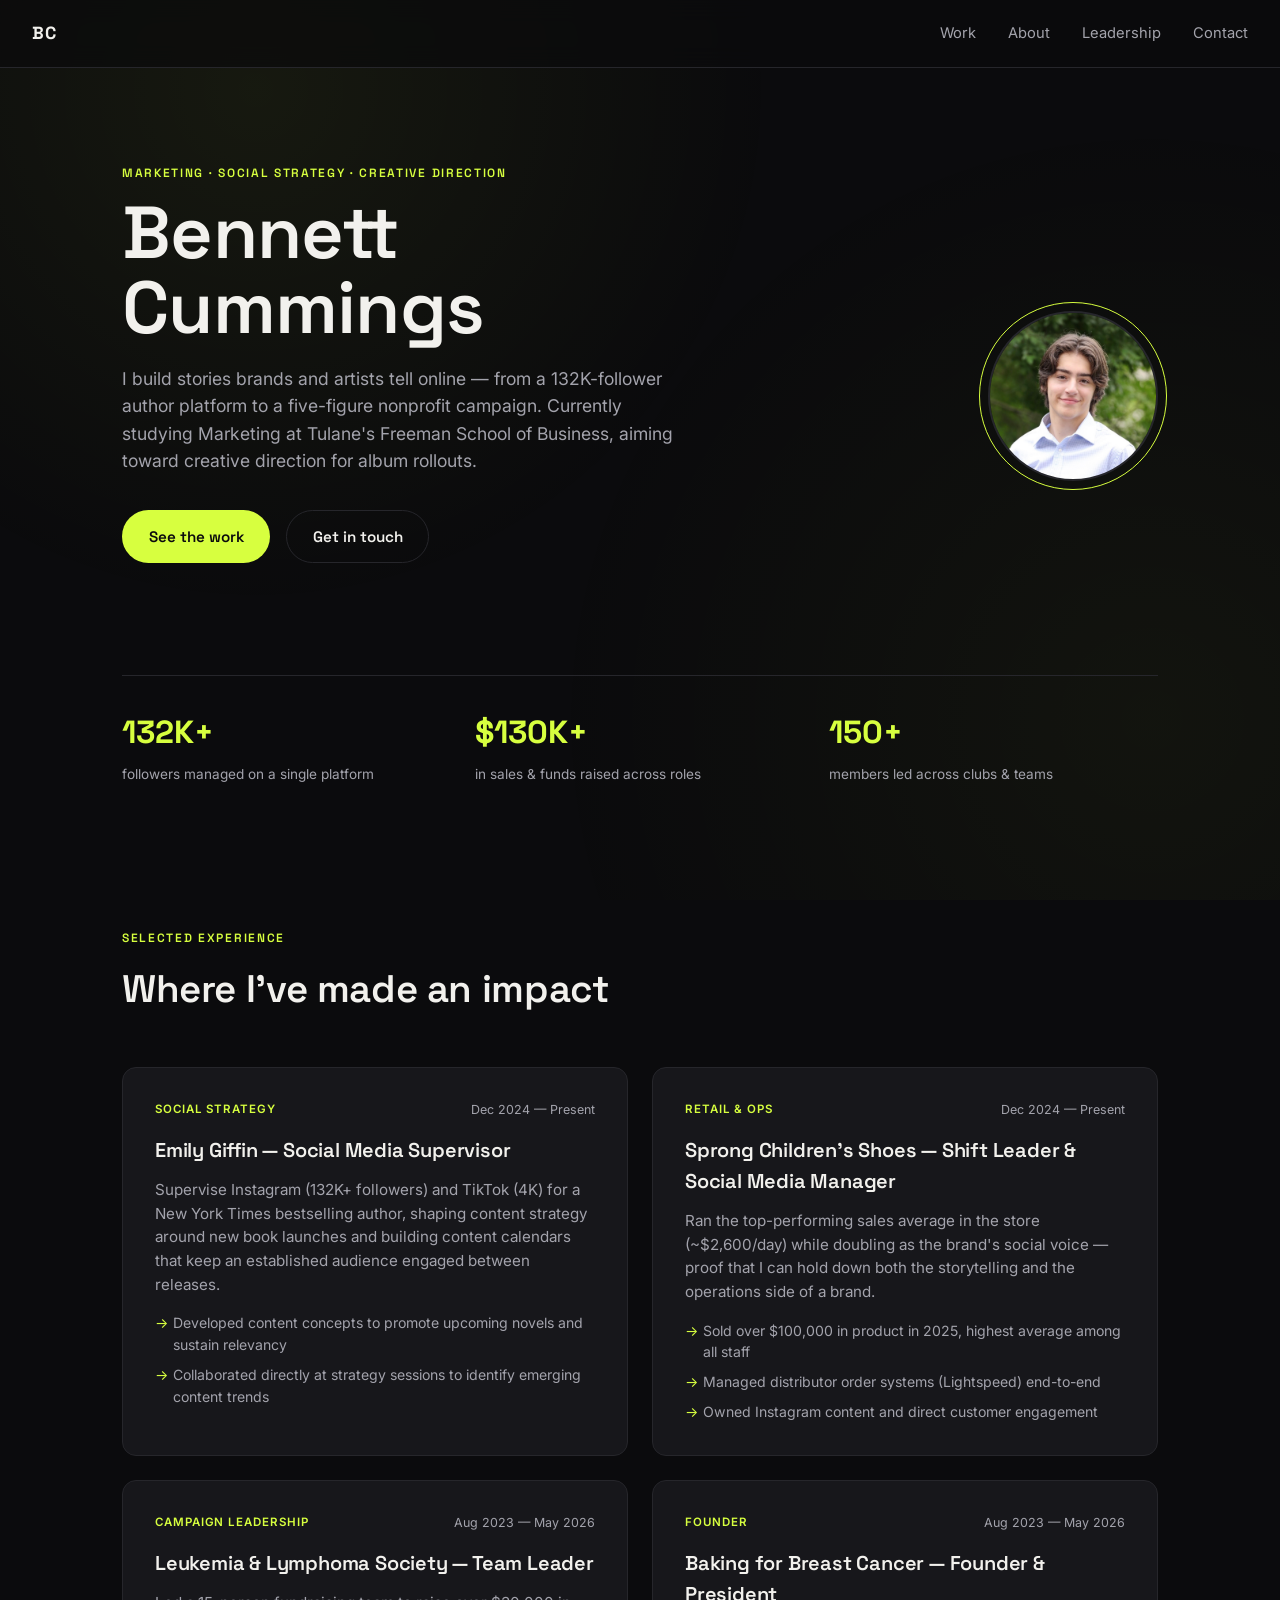
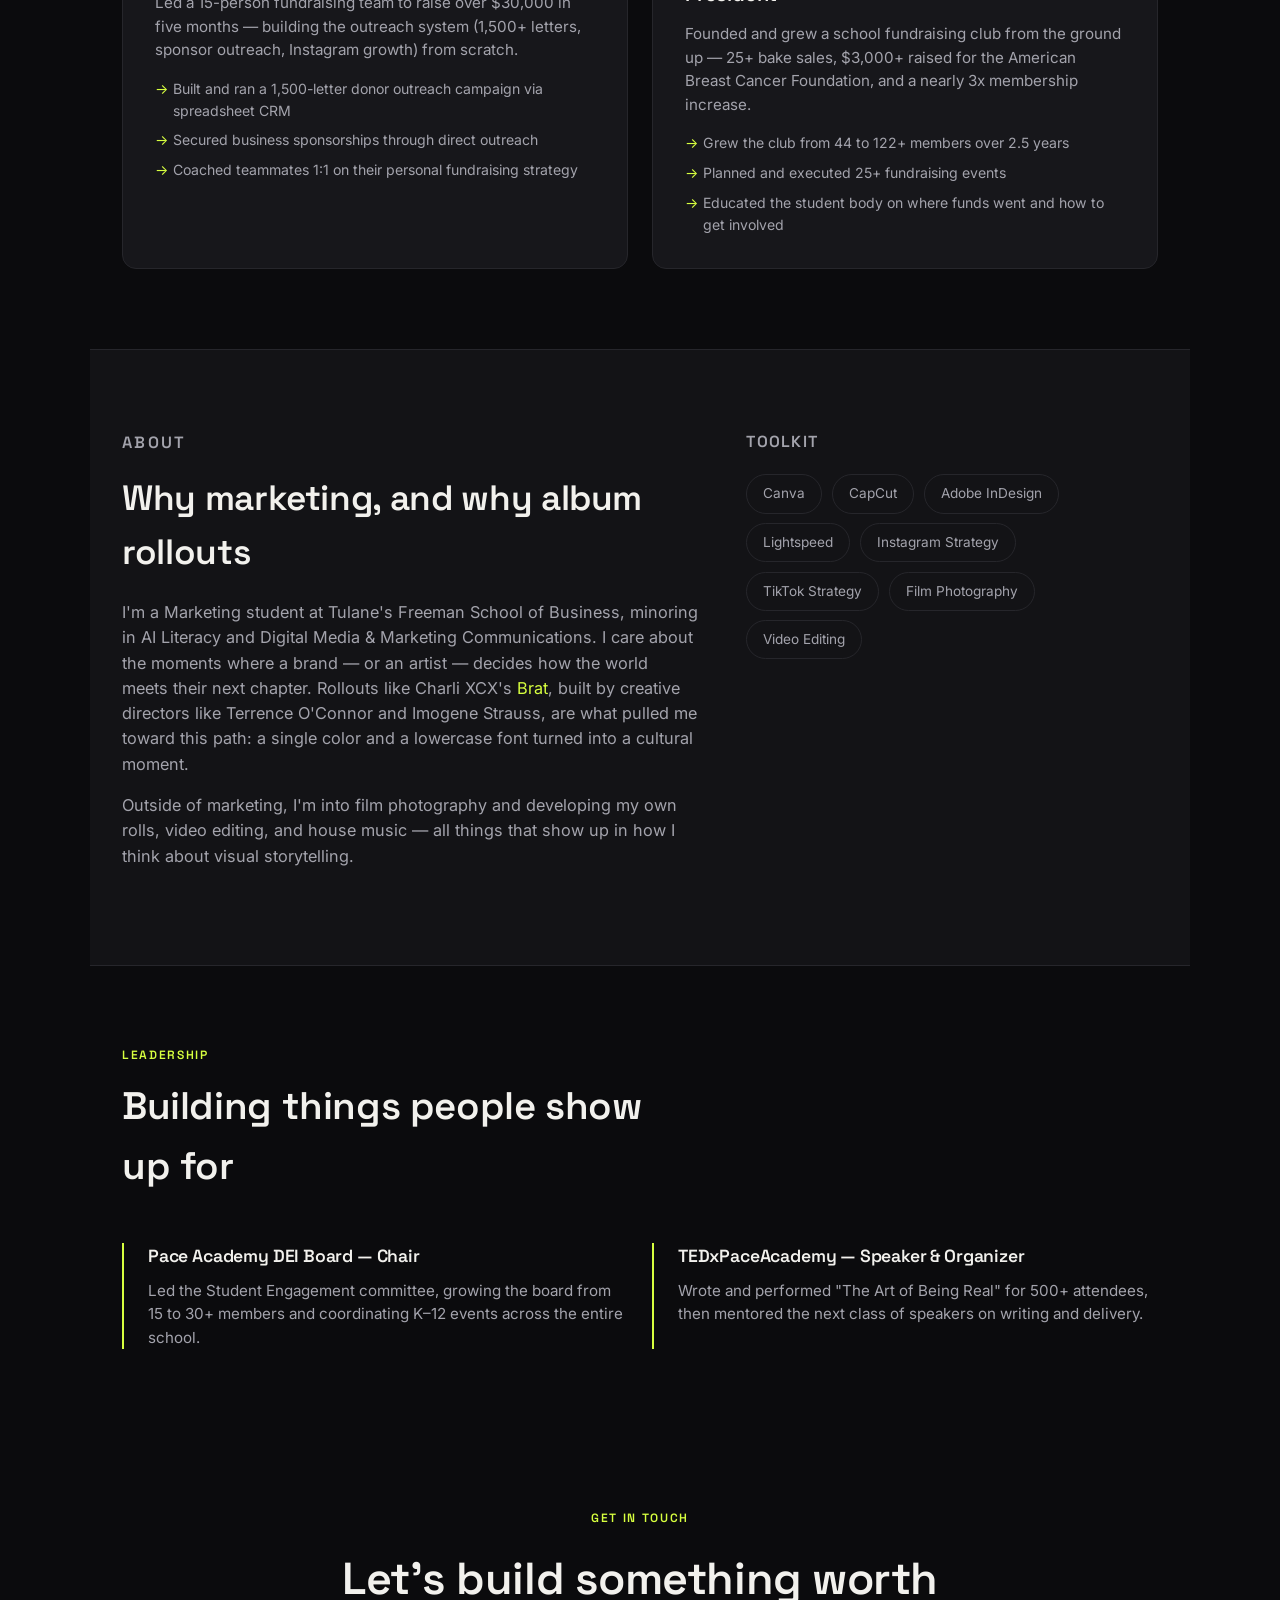
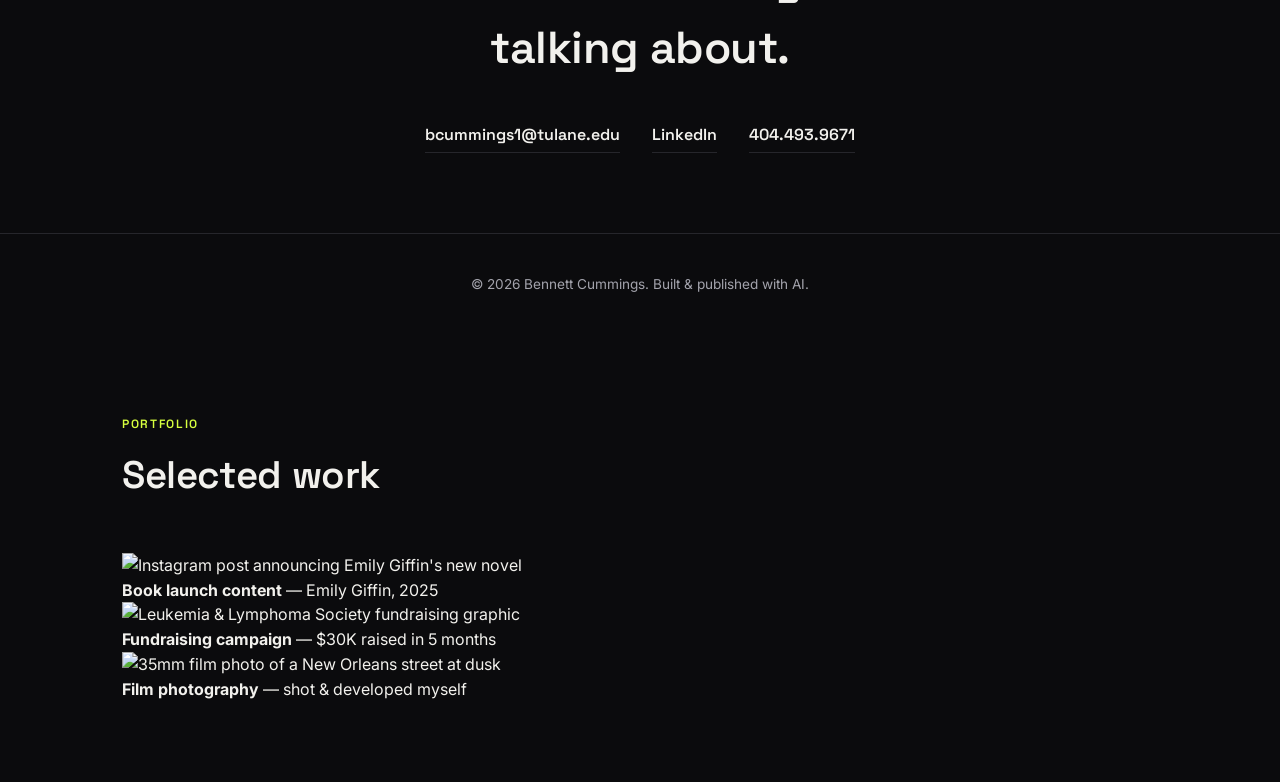
==== index.html @ d18f2315 "Add portfolio section with gallery of works Added a portfolio section with gallery items showcasing " ====
<!DOCTYPE html>
<html lang="en">
<head>
<meta charset="UTF-8">
<meta name="viewport" content="width=device-width, initial-scale=1.0">
<title>Bennett Cummings — Marketing &amp; Creative Direction</title>
<meta name="description" content="Portfolio of Bennett Cummings — Tulane Marketing student, social media strategist, and aspiring creative director for album rollouts.">
<link rel="preconnect" href="https://fonts.googleapis.com">
<link rel="preconnect" href="https://fonts.gstatic.com" crossorigin>
<link href="https://fonts.googleapis.com/css2?family=Space+Grotesk:wght@400;500;600;700&family=Inter:wght@400;500;600&display=swap" rel="stylesheet">
<link rel="stylesheet" href="style.css">
</head>
<body>

<div class="noise"></div>

<header class="nav">
  <a href="#top" class="nav-logo">BC</a>
  <nav class="nav-links">
    <a href="#work">Work</a>
    <a href="#about">About</a>
    <a href="#leadership">Leadership</a>
    <a href="#contact">Contact</a>
  </nav>
  <button class="nav-toggle" id="navToggle" aria-label="Toggle menu">
    <span></span><span></span><span></span>
  </button>
</header>

<main id="top">

  <!-- HERO -->
  <section class="hero">
    <div class="hero-top">
      <div class="hero-inner">
        <p class="eyebrow">Marketing · Social Strategy · Creative Direction</p>
        <h1>Bennett Cummings</h1>
        <p class="hero-sub">I build stories brands and artists tell online — from a 132K-follower author platform to a five-figure nonprofit campaign. Currently studying Marketing at Tulane's Freeman School of Business, aiming toward creative direction for album rollouts.</p>
        <div class="hero-cta">
          <a href="#work" class="btn btn-primary">See the work</a>
          <a href="#contact" class="btn btn-ghost">Get in touch</a>
        </div>
      </div>
      <div class="hero-photo">
        <img src="headshot.jpg" alt="Bennett Cummings">
      </div>
    </div>
    <div class="hero-stats">
      <div class="stat"><span class="stat-num">132K+</span><span class="stat-label">followers managed on a single platform</span></div>
      <div class="stat"><span class="stat-num">$130K+</span><span class="stat-label">in sales &amp; funds raised across roles</span></div>
      <div class="stat"><span class="stat-num">150+</span><span class="stat-label">members led across clubs &amp; teams</span></div>
    </div>
  </section>

  <!-- WORK -->
  <section id="work" class="section">
    <div class="section-head">
      <p class="eyebrow">Selected Experience</p>
      <h2>Where I've made an impact</h2>
    </div>

    <div class="work-grid">

      <article class="work-card">
        <div class="work-card-top">
          <span class="work-tag">Social Strategy</span>
          <span class="work-date">Dec 2024 — Present</span>
        </div>
        <h3>Emily Giffin — Social Media Supervisor</h3>
        <p>Supervise Instagram (132K+ followers) and TikTok (4K) for a New York Times bestselling author, shaping content strategy around new book launches and building content calendars that keep an established audience engaged between releases.</p>
        <ul class="work-list">
          <li>Developed content concepts to promote upcoming novels and sustain relevancy</li>
          <li>Collaborated directly at strategy sessions to identify emerging content trends</li>
        </ul>
      </article>

      <article class="work-card">
        <div class="work-card-top">
          <span class="work-tag">Retail &amp; Ops</span>
          <span class="work-date">Dec 2024 — Present</span>
        </div>
        <h3>Sprong Children's Shoes — Shift Leader &amp; Social Media Manager</h3>
        <p>Ran the top-performing sales average in the store (~$2,600/day) while doubling as the brand's social voice — proof that I can hold down both the storytelling and the operations side of a brand.</p>
        <ul class="work-list">
          <li>Sold over $100,000 in product in 2025, highest average among all staff</li>
          <li>Managed distributor order systems (Lightspeed) end-to-end</li>
          <li>Owned Instagram content and direct customer engagement</li>
        </ul>
      </article>

      <article class="work-card">
        <div class="work-card-top">
          <span class="work-tag">Campaign Leadership</span>
          <span class="work-date">Aug 2023 — May 2026</span>
        </div>
        <h3>Leukemia &amp; Lymphoma Society — Team Leader</h3>
        <p>Led a 15-person fundraising team to raise over $30,000 in five months — building the outreach system (1,500+ letters, sponsor outreach, Instagram growth) from scratch.</p>
        <ul class="work-list">
          <li>Built and ran a 1,500-letter donor outreach campaign via spreadsheet CRM</li>
          <li>Secured business sponsorships through direct outreach</li>
          <li>Coached teammates 1:1 on their personal fundraising strategy</li>
        </ul>
      </article>

      <article class="work-card">
        <div class="work-card-top">
          <span class="work-tag">Founder</span>
          <span class="work-date">Aug 2023 — May 2026</span>
        </div>
        <h3>Baking for Breast Cancer — Founder &amp; President</h3>
        <p>Founded and grew a school fundraising club from the ground up — 25+ bake sales, $3,000+ raised for the American Breast Cancer Foundation, and a nearly 3x membership increase.</p>
        <ul class="work-list">
          <li>Grew the club from 44 to 122+ members over 2.5 years</li>
          <li>Planned and executed 25+ fundraising events</li>
          <li>Educated the student body on where funds went and how to get involved</li>
        </ul>
      </article>

    </div>
  </section>

  <!-- ABOUT -->
  <section id="about" class="section section-about">
    <div class="about-grid">
      <div class="about-text">
        <p class="eyebrow">About</p>
        <h2>Why marketing, and why album rollouts</h2>
        <p>I'm a Marketing student at Tulane's Freeman School of Business, minoring in AI Literacy and Digital Media &amp; Marketing Communications. I care about the moments where a brand — or an artist — decides how the world meets their next chapter. Rollouts like Charli XCX's <em>Brat</em>, built by creative directors like Terrence O'Connor and Imogene Strauss, are what pulled me toward this path: a single color and a lowercase font turned into a cultural moment.</p>
        <p>Outside of marketing, I'm into film photography and developing my own rolls, video editing, and house music — all things that show up in how I think about visual storytelling.</p>
      </div>
      <div class="about-skills">
        <h3>Toolkit</h3>
        <div class="chip-row">
          <span class="chip">Canva</span>
          <span class="chip">CapCut</span>
          <span class="chip">Adobe InDesign</span>
          <span class="chip">Lightspeed</span>
          <span class="chip">Instagram Strategy</span>
          <span class="chip">TikTok Strategy</span>
          <span class="chip">Film Photography</span>
          <span class="chip">Video Editing</span>
        </div>
      </div>
    </div>
  </section>

  <!-- LEADERSHIP -->
  <section id="leadership" class="section">
    <div class="section-head">
      <p class="eyebrow">Leadership</p>
      <h2>Building things people show up for</h2>
    </div>
    <div class="leadership-grid">
      <div class="leadership-card">
        <h3>Pace Academy DEI Board — Chair</h3>
        <p>Led the Student Engagement committee, growing the board from 15 to 30+ members and coordinating K–12 events across the entire school.</p>
      </div>
      <div class="leadership-card">
        <h3>TEDxPaceAcademy — Speaker &amp; Organizer</h3>
        <p>Wrote and performed "The Art of Being Real" for 500+ attendees, then mentored the next class of speakers on writing and delivery.</p>
      </div>
    </div>
  </section>

  <!-- CONTACT -->
  <section id="contact" class="section contact">
    <p class="eyebrow">Get in touch</p>
    <h2>Let's build something worth talking about.</h2>
    <div class="contact-links">
      <a href="mailto:bcummings1@tulane.edu" class="contact-link">bcummings1@tulane.edu</a>
      <a href="https://www.linkedin.com/in/bennett-cummings-fortner" target="_blank" rel="noopener" class="contact-link">LinkedIn</a>
      <a href="tel:4044939671" class="contact-link">404.493.9671</a>
    </div>
  </section>

</main>

<footer class="footer">
  <p>© <span id="year"></span> Bennett Cummings. Built &amp; published with AI.</p>
</footer>

<script src="script.js"></script>
</body>
</html>
<section id="portfolio" class="section">
  <div class="section-head">
    <p class="eyebrow">Portfolio</p>
    <h2>Selected work</h2>
  </div>
  <div class="gallery">
    <figure class="gallery-item">
      <img src="images/giffin-launch.jpg" alt="Instagram post announcing Emily Giffin's new novel" loading="lazy">
      <figcaption><strong>Book launch content</strong> — Emily Giffin, 2025</figcaption>
    </figure>
    <figure class="gallery-item">
      <img src="images/lls-graphic.jpg" alt="Leukemia & Lymphoma Society fundraising graphic" loading="lazy">
      <figcaption><strong>Fundraising campaign</strong> — $30K raised in 5 months</figcaption>
    </figure>
    <figure class="gallery-item">
      <img src="images/film-01.jpg" alt="35mm film photo of a New Orleans street at dusk" loading="lazy">
      <figcaption><strong>Film photography</strong> — shot & developed myself</figcaption>
    </figure>
  </div>
</section>
---- style.css ----
:root {
  --bg: #0b0b0d;
  --bg-alt: #131316;
  --card: #17171b;
  --border: #26262b;
  --text: #f2f1ed;
  --text-dim: #a3a3ac;
  --accent: #d7ff3f;
  --accent-dim: #9fb832;
  --radius: 14px;
  --max: 1100px;
  --font-display: 'Space Grotesk', sans-serif;
  --font-body: 'Inter', sans-serif;
}

* { box-sizing: border-box; margin: 0; padding: 0; }

html { scroll-behavior: smooth; }

body {
  background: var(--bg);
  color: var(--text);
  font-family: var(--font-body);
  line-height: 1.55;
  -webkit-font-smoothing: antialiased;
  overflow-x: hidden;
}

.noise {
  position: fixed;
  inset: 0;
  pointer-events: none;
  z-index: 0;
  background: radial-gradient(circle at 20% 10%, rgba(215,255,63,0.06), transparent 40%),
              radial-gradient(circle at 90% 80%, rgba(215,255,63,0.04), transparent 45%);
}

a { color: inherit; text-decoration: none; }

.eyebrow {
  font-family: var(--font-display);
  text-transform: uppercase;
  letter-spacing: 0.14em;
  font-size: 0.75rem;
  color: var(--accent);
  font-weight: 600;
  margin-bottom: 0.75rem;
}

h1, h2, h3 { font-family: var(--font-display); font-weight: 600; letter-spacing: -0.01em; }

/* NAV */
.nav {
  position: sticky;
  top: 0;
  z-index: 50;
  display: flex;
  align-items: center;
  justify-content: space-between;
  padding: 1.25rem 2rem;
  backdrop-filter: blur(12px);
  background: rgba(11,11,13,0.75);
  border-bottom: 1px solid var(--border);
}

.nav-logo {
  font-family: var(--font-display);
  font-weight: 700;
  font-size: 1.1rem;
  letter-spacing: 0.05em;
}

.nav-links {
  display: flex;
  gap: 2rem;
  font-size: 0.92rem;
  color: var(--text-dim);
}

.nav-links a { transition: color .2s ease; }
.nav-links a:hover { color: var(--accent); }

.nav-toggle {
  display: none;
  flex-direction: column;
  gap: 5px;
  background: none;
  border: none;
  cursor: pointer;
  padding: 4px;
}
.nav-toggle span {
  width: 22px;
  height: 2px;
  background: var(--text);
  display: block;
}

/* HERO */
.hero {
  position: relative;
  z-index: 1;
  max-width: var(--max);
  margin: 0 auto;
  padding: 6rem 2rem 4rem;
}

.hero-top {
  display: flex;
  align-items: center;
  justify-content: space-between;
  gap: 3rem;
  margin-bottom: 3rem;
}

.hero-inner { max-width: 620px; }

.hero-photo {
  flex-shrink: 0;
  width: 170px;
  height: 170px;
  border-radius: 50%;
  overflow: hidden;
  border: 2px solid var(--border);
  outline: 1px solid var(--accent);
  outline-offset: 8px;
}

.hero-photo img {
  width: 100%;
  height: 100%;
  object-fit: cover;
  display: block;
}

.hero h1 {
  font-size: clamp(2.6rem, 7vw, 4.6rem);
  line-height: 1.02;
  margin-bottom: 1.25rem;
}

.hero-sub {
  font-size: 1.1rem;
  color: var(--text-dim);
  max-width: 560px;
  margin-bottom: 2.25rem;
}

.hero-cta { display: flex; gap: 1rem; flex-wrap: wrap; margin-bottom: 4rem; }

.btn {
  font-family: var(--font-display);
  font-weight: 600;
  font-size: 0.95rem;
  padding: 0.85rem 1.6rem;
  border-radius: 999px;
  border: 1px solid transparent;
  transition: transform .15s ease, background .2s ease, border-color .2s ease;
  display: inline-block;
}
.btn:hover { transform: translateY(-2px); }

.btn-primary {
  background: var(--accent);
  color: #0b0b0d;
}
.btn-primary:hover { background: #e4ff70; }

.btn-ghost {
  border-color: var(--border);
  color: var(--text);
}
.btn-ghost:hover { border-color: var(--accent); color: var(--accent); }

.hero-stats {
  display: grid;
  grid-template-columns: repeat(3, 1fr);
  gap: 1.5rem;
  border-top: 1px solid var(--border);
  padding-top: 2rem;
}

.stat { display: flex; flex-direction: column; gap: 0.4rem; }

.stat-num {
  font-family: var(--font-display);
  font-size: 2rem;
  font-weight: 700;
  color: var(--accent);
}

.stat-label {
  font-size: 0.85rem;
  color: var(--text-dim);
}

/* SECTIONS */
.section {
  position: relative;
  z-index: 1;
  max-width: var(--max);
  margin: 0 auto;
  padding: 5rem 2rem;
}

.section-head { max-width: 560px; margin-bottom: 3rem; }
.section-head h2 { font-size: clamp(1.7rem, 4vw, 2.4rem); }

/* WORK */
.work-grid {
  display: grid;
  grid-template-columns: repeat(2, 1fr);
  gap: 1.5rem;
}

.work-card {
  background: var(--card);
  border: 1px solid var(--border);
  border-radius: var(--radius);
  padding: 2rem;
  transition: border-color .2s ease, transform .2s ease;
}
.work-card:hover { border-color: var(--accent-dim); transform: translateY(-3px); }

.work-card-top {
  display: flex;
  justify-content: space-between;
  align-items: center;
  margin-bottom: 1rem;
}

.work-tag {
  font-size: 0.72rem;
  text-transform: uppercase;
  letter-spacing: 0.08em;
  color: var(--accent);
  font-weight: 600;
}

.work-date {
  font-size: 0.78rem;
  color: var(--text-dim);
}

.work-card h3 {
  font-size: 1.25rem;
  margin-bottom: 0.75rem;
}

.work-card p {
  color: var(--text-dim);
  font-size: 0.95rem;
  margin-bottom: 1rem;
}

.work-list {
  list-style: none;
  display: flex;
  flex-direction: column;
  gap: 0.5rem;
}

.work-list li {
  font-size: 0.88rem;
  color: var(--text-dim);
  padding-left: 1.1rem;
  position: relative;
}
.work-list li::before {
  content: '→';
  position: absolute;
  left: 0;
  color: var(--accent);
}

/* ABOUT */
.section-about { background: var(--bg-alt); border-top: 1px solid var(--border); border-bottom: 1px solid var(--border); }

.about-grid {
  display: grid;
  grid-template-columns: 1.4fr 1fr;
  gap: 3rem;
  align-items: start;
}

.about-text h2 { font-size: clamp(1.7rem, 4vw, 2.2rem); margin-bottom: 1.25rem; }
.about-text p { color: var(--text-dim); margin-bottom: 1rem; font-size: 1.02rem; }
.about-text em { color: var(--accent); font-style: normal; }

.about-skills h3 {
  font-size: 1rem;
  text-transform: uppercase;
  letter-spacing: 0.08em;
  margin-bottom: 1.25rem;
  color: var(--text-dim);
}

.chip-row { display: flex; flex-wrap: wrap; gap: 0.6rem; }

.chip {
  border: 1px solid var(--border);
  border-radius: 999px;
  padding: 0.5rem 1rem;
  font-size: 0.85rem;
  color: var(--text-dim);
}

/* LEADERSHIP */
.leadership-grid {
  display: grid;
  grid-template-columns: repeat(2, 1fr);
  gap: 1.5rem;
}

.leadership-card {
  border-left: 2px solid var(--accent);
  padding-left: 1.5rem;
}

.leadership-card h3 { font-size: 1.1rem; margin-bottom: 0.5rem; }
.leadership-card p { color: var(--text-dim); font-size: 0.95rem; }

/* CONTACT */
.contact { text-align: center; }
.contact h2 { font-size: clamp(1.9rem, 5vw, 2.8rem); margin: 1rem 0 2.5rem; max-width: 640px; margin-left: auto; margin-right: auto; }

.contact-links {
  display: flex;
  justify-content: center;
  gap: 2rem;
  flex-wrap: wrap;
}

.contact-link {
  font-family: var(--font-display);
  font-weight: 600;
  font-size: 1rem;
  padding-bottom: 4px;
  border-bottom: 1px solid var(--border);
  transition: border-color .2s ease, color .2s ease;
}
.contact-link:hover { color: var(--accent); border-color: var(--accent); }

.footer {
  position: relative;
  z-index: 1;
  text-align: center;
  padding: 2.5rem 2rem;
  color: var(--text-dim);
  font-size: 0.85rem;
  border-top: 1px solid var(--border);
}

/* RESPONSIVE */
@media (max-width: 780px) {
  .nav-links { display: none; }
  .nav-toggle { display: flex; }
  .hero { padding: 4rem 1.25rem 3rem; }
  .hero-top { flex-direction: column-reverse; align-items: center; text-align: center; gap: 1.25rem; }
  .hero-inner { max-width: 100%; }
  .hero-photo { width: 96px; height: 96px; outline-offset: 4px; }
  .hero-cta { justify-content: center; }
  .hero-stats { grid-template-columns: 1fr; gap: 1.5rem; }
  .section { padding: 3.5rem 1.25rem; }
  .work-grid { grid-template-columns: 1fr; }
  .about-grid { grid-template-columns: 1fr; }
  .leadership-grid { grid-template-columns: 1fr; }
  .contact-links { flex-direction: column; gap: 1.25rem; }
}

@media (max-width: 780px) {
  .nav-links.open {
    display: flex;
    flex-direction: column;
    position: absolute;
    top: 100%;
    left: 0;
    right: 0;
    background: var(--bg);
    padding: 1.5rem 2rem;
    border-bottom: 1px solid var(--border);
    gap: 1.25rem;
  }
}
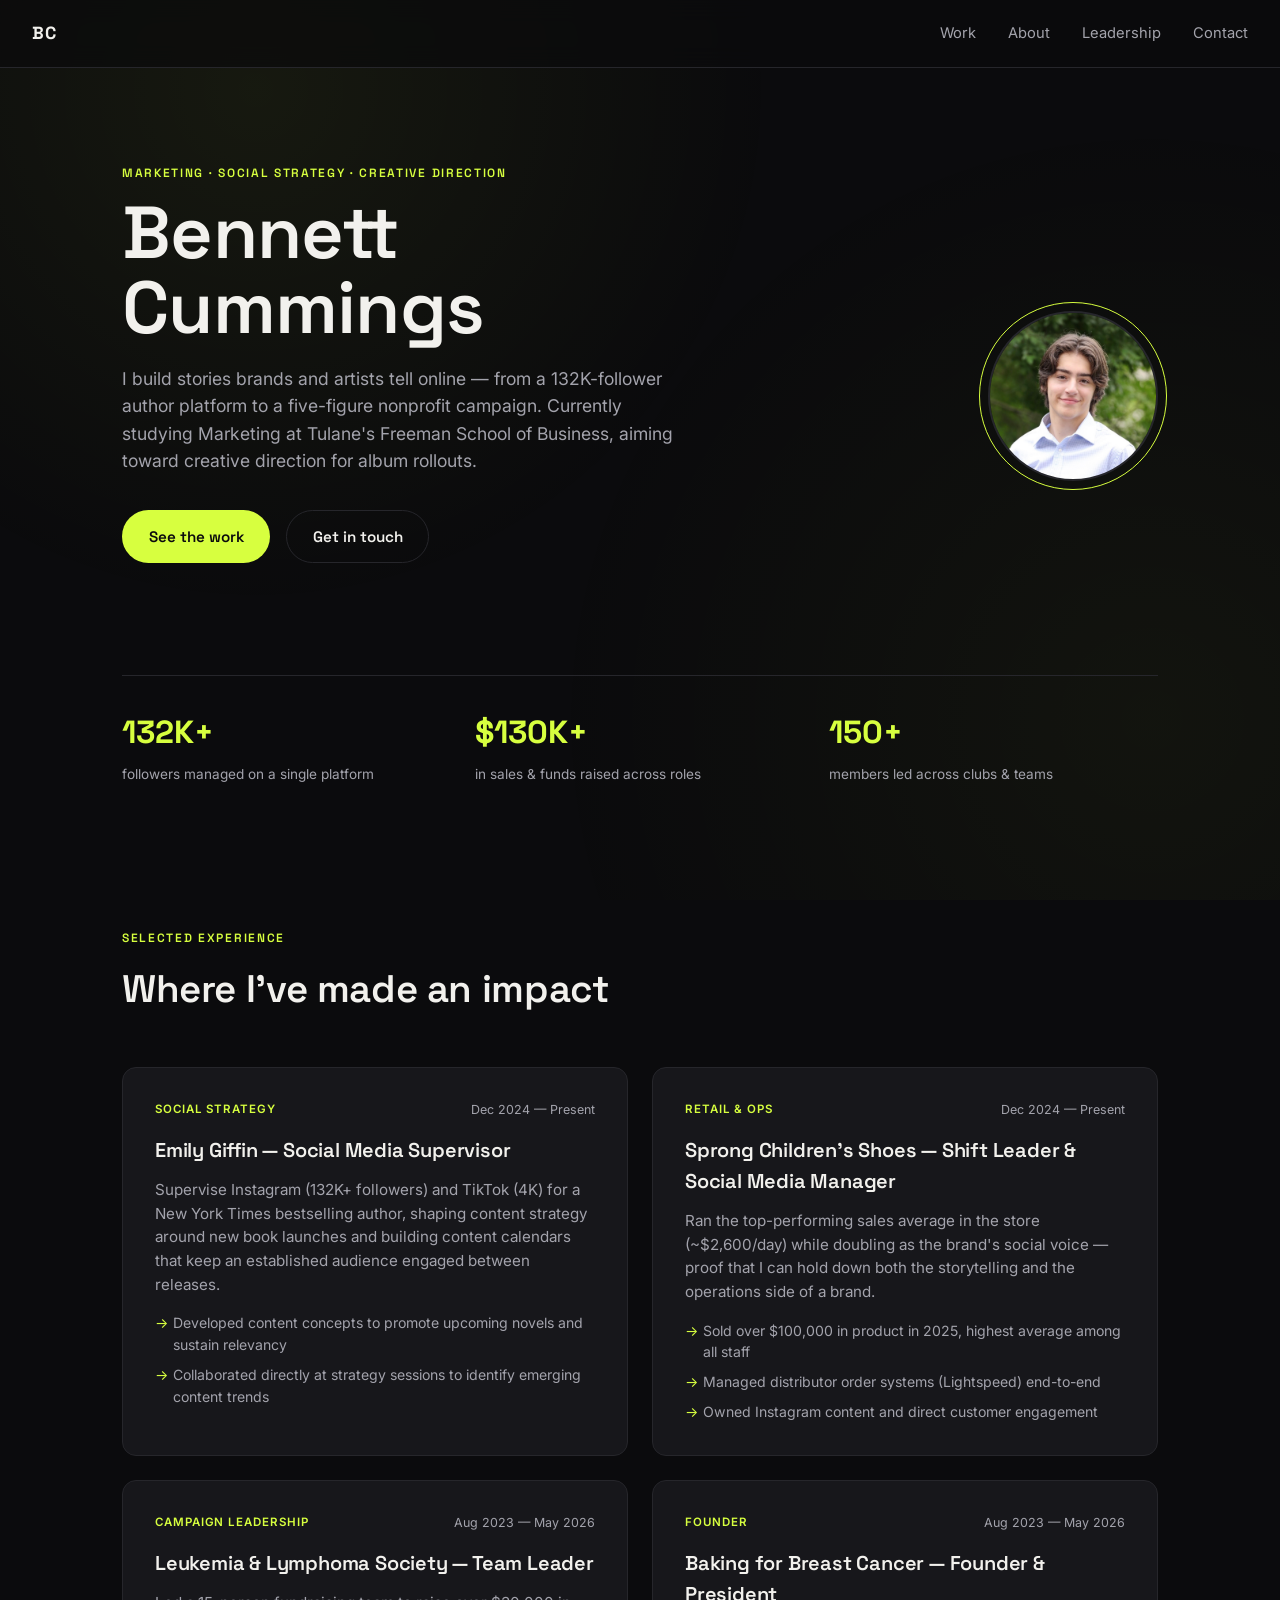
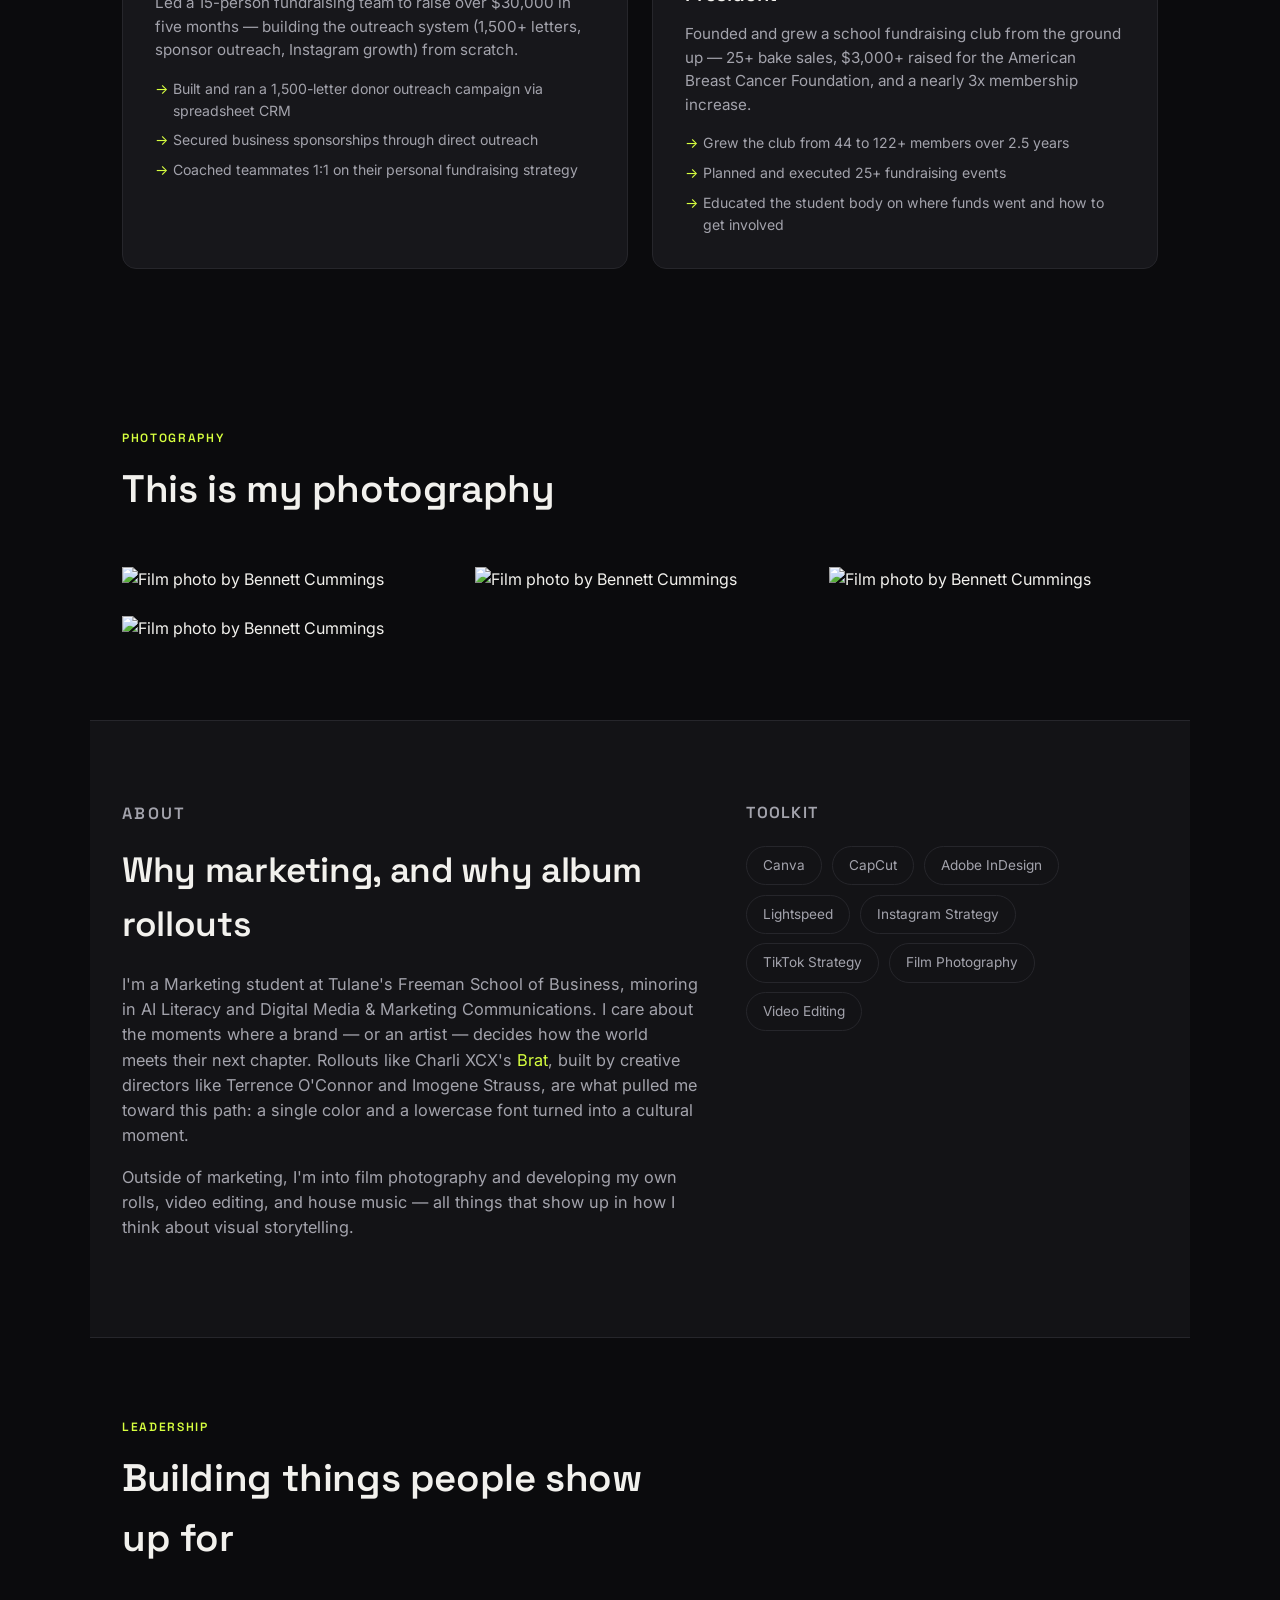
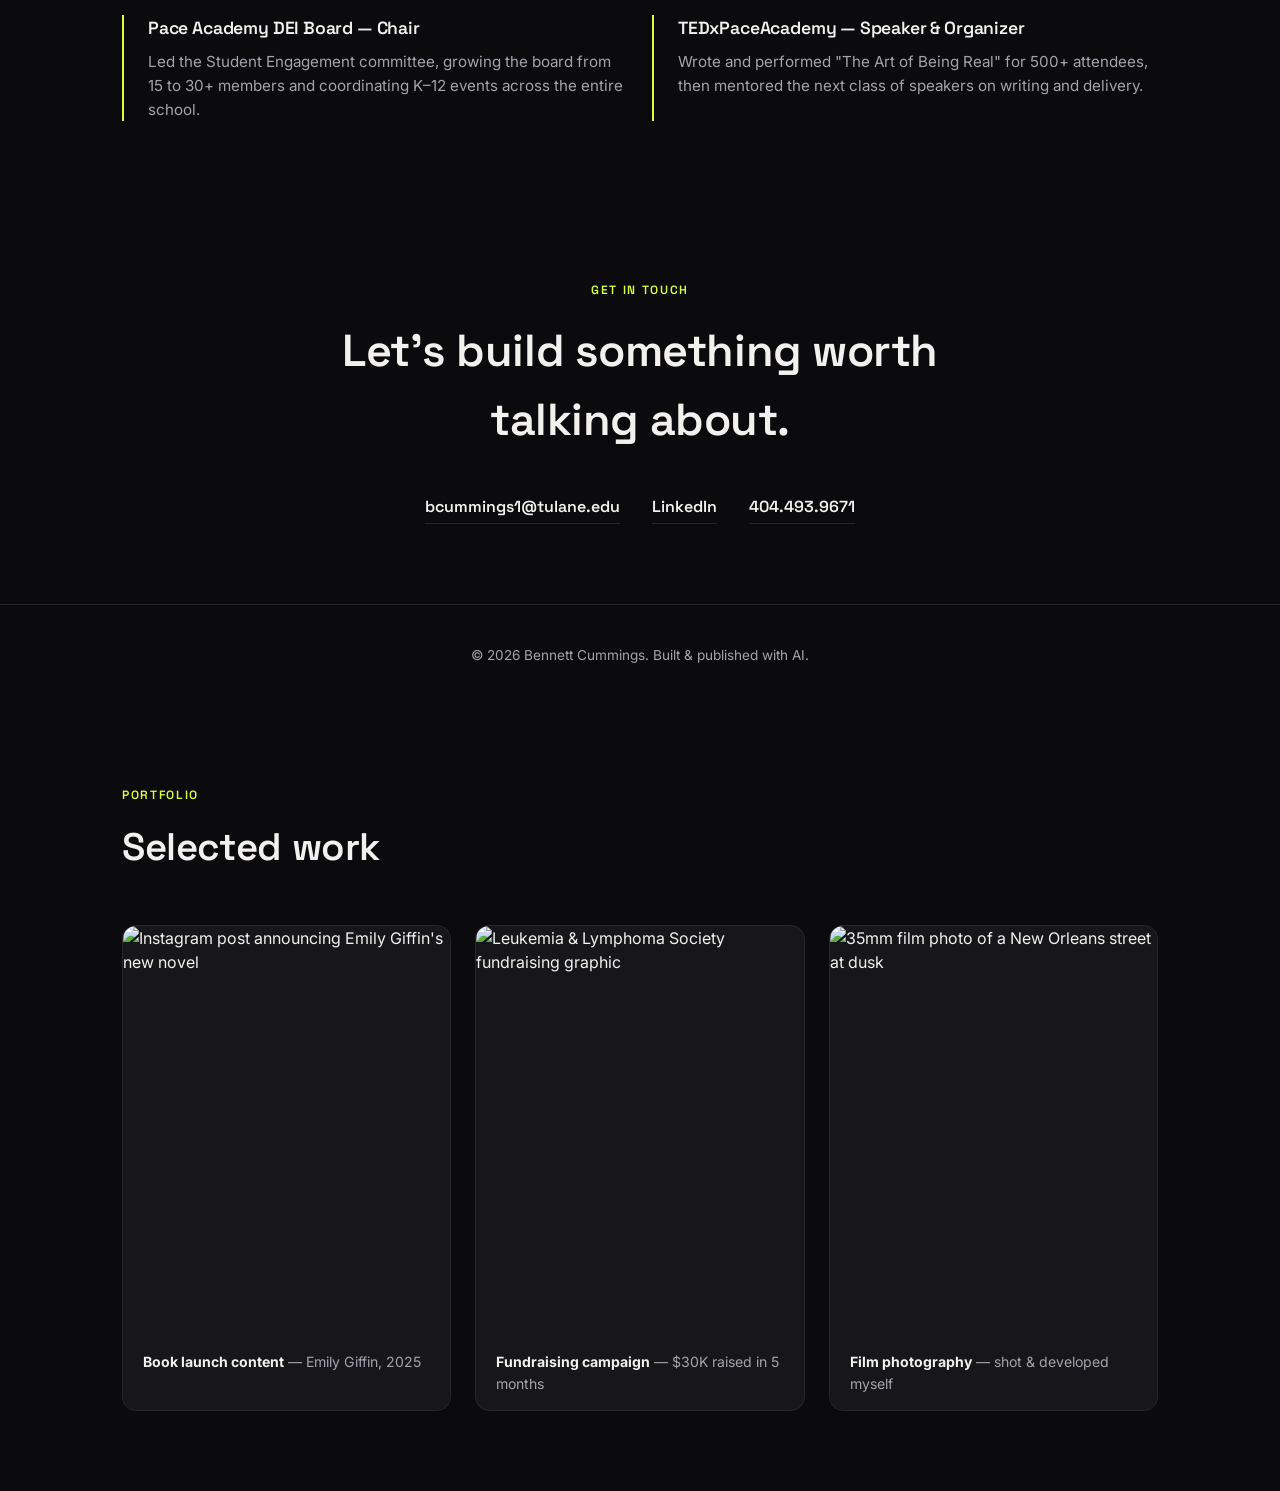
==== commit 4547a9c9: "Update index.html" ====
--- a/index.html
+++ b/index.html
@@ -120,6 +120,18 @@
   </section>
 
   <!-- ABOUT -->
+  <section id="photography" class="section">
+  <div class="section-head">
+    <p class="eyebrow">Photography</p>
+    <h2>This is my photography</h2>
+  </div>
+  <div class="gallery">
+    <img src="PHOTO1.jpg" alt="Film photo by Bennett Cummings" loading="lazy">
+    <img src="PHOTO2.jpg" alt="Film photo by Bennett Cummings" loading="lazy">
+    <img src="PHOTO3.jpg" alt="Film photo by Bennett Cummings" loading="lazy">
+    <img src="PHOTO4.jpg" alt="Film photo by Bennett Cummings" loading="lazy">
+  </div>
+</section>
   <section id="about" class="section section-about">
     <div class="about-grid">
       <div class="about-text">
--- a/style.css
+++ b/style.css
@@ -382,3 +382,26 @@
     gap: 1.25rem;
   }
 }
+.gallery {
+  display: grid;
+  grid-template-columns: repeat(auto-fill, minmax(260px, 1fr));
+  gap: 1.5rem;
+}
+.gallery-item {
+  background: var(--card);
+  border: 1px solid var(--border);
+  border-radius: var(--radius);
+  overflow: hidden;
+}
+.gallery-item img {
+  width: 100%;
+  aspect-ratio: 4 / 5;
+  object-fit: cover;
+  display: block;
+}
+.gallery-item figcaption {
+  padding: 1rem 1.25rem;
+  font-size: 0.88rem;
+  color: var(--text-dim);
+}
+.gallery-item strong { color: var(--text); }
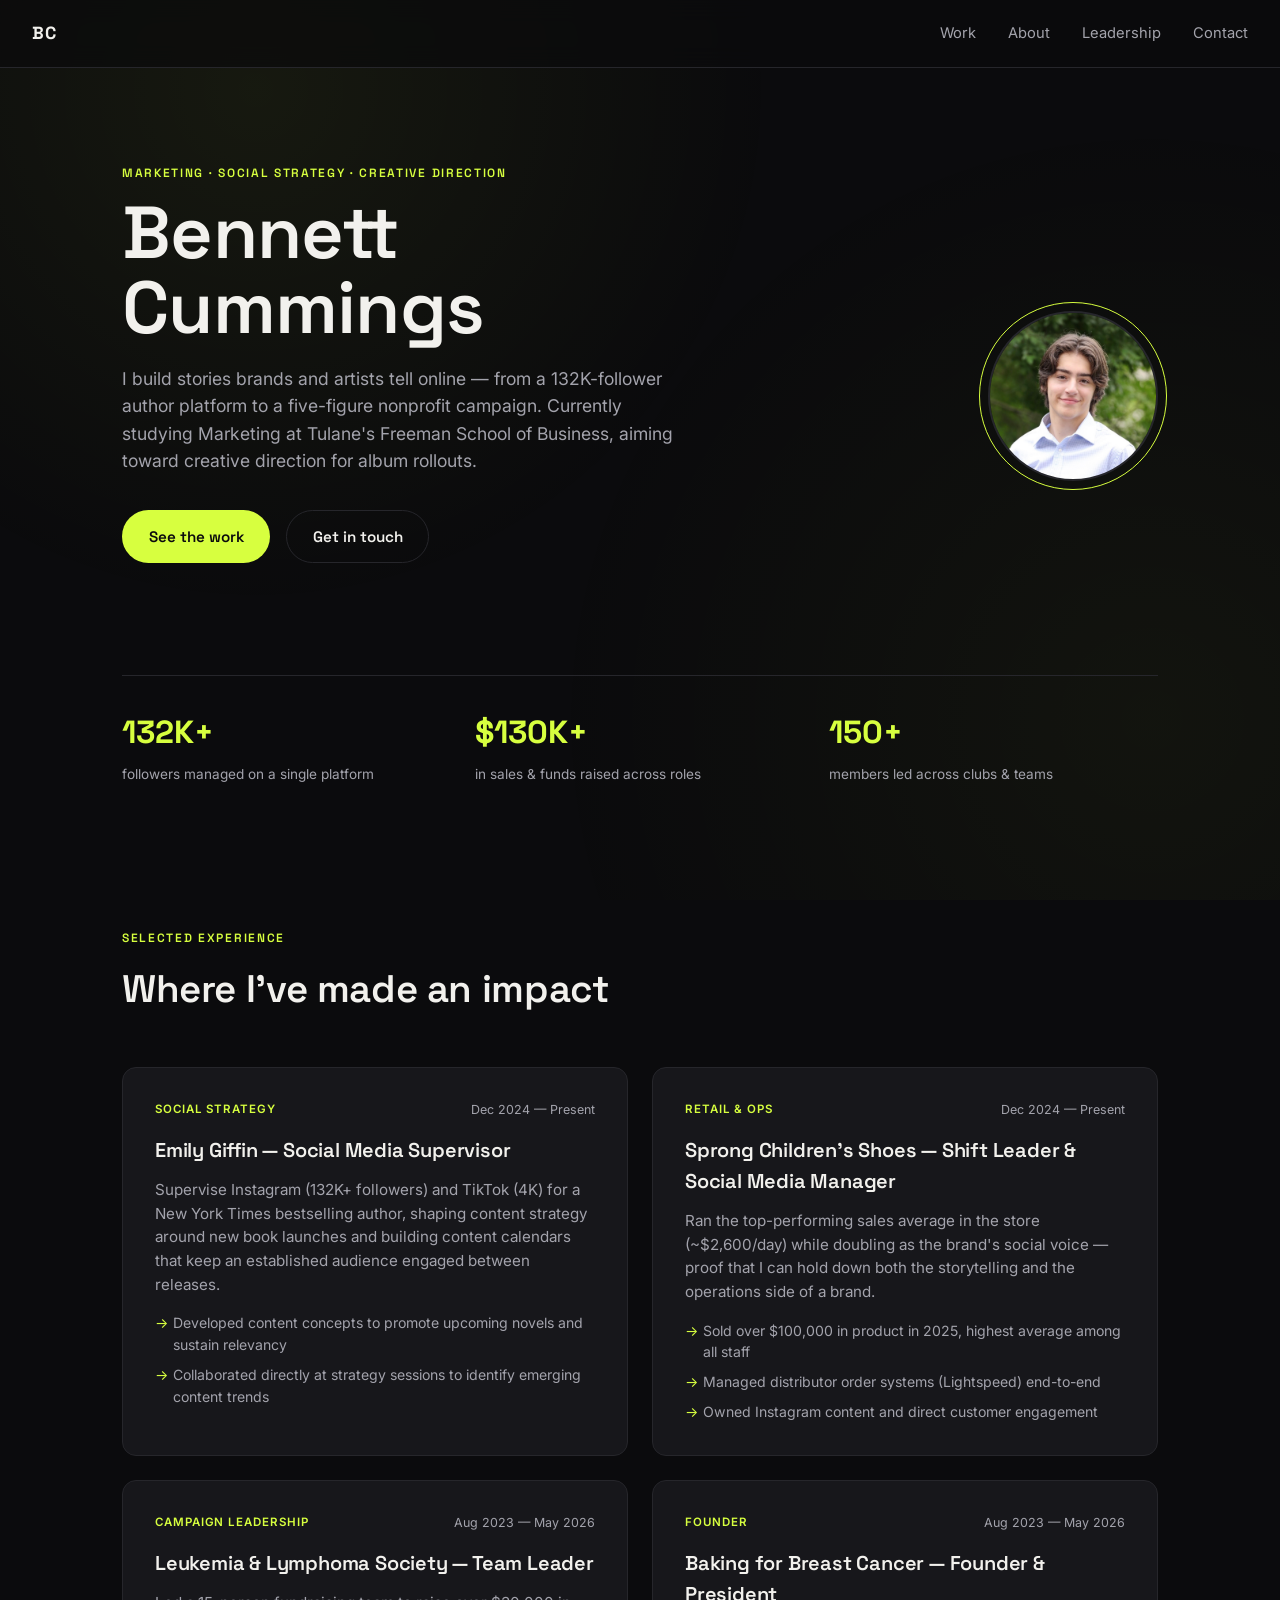
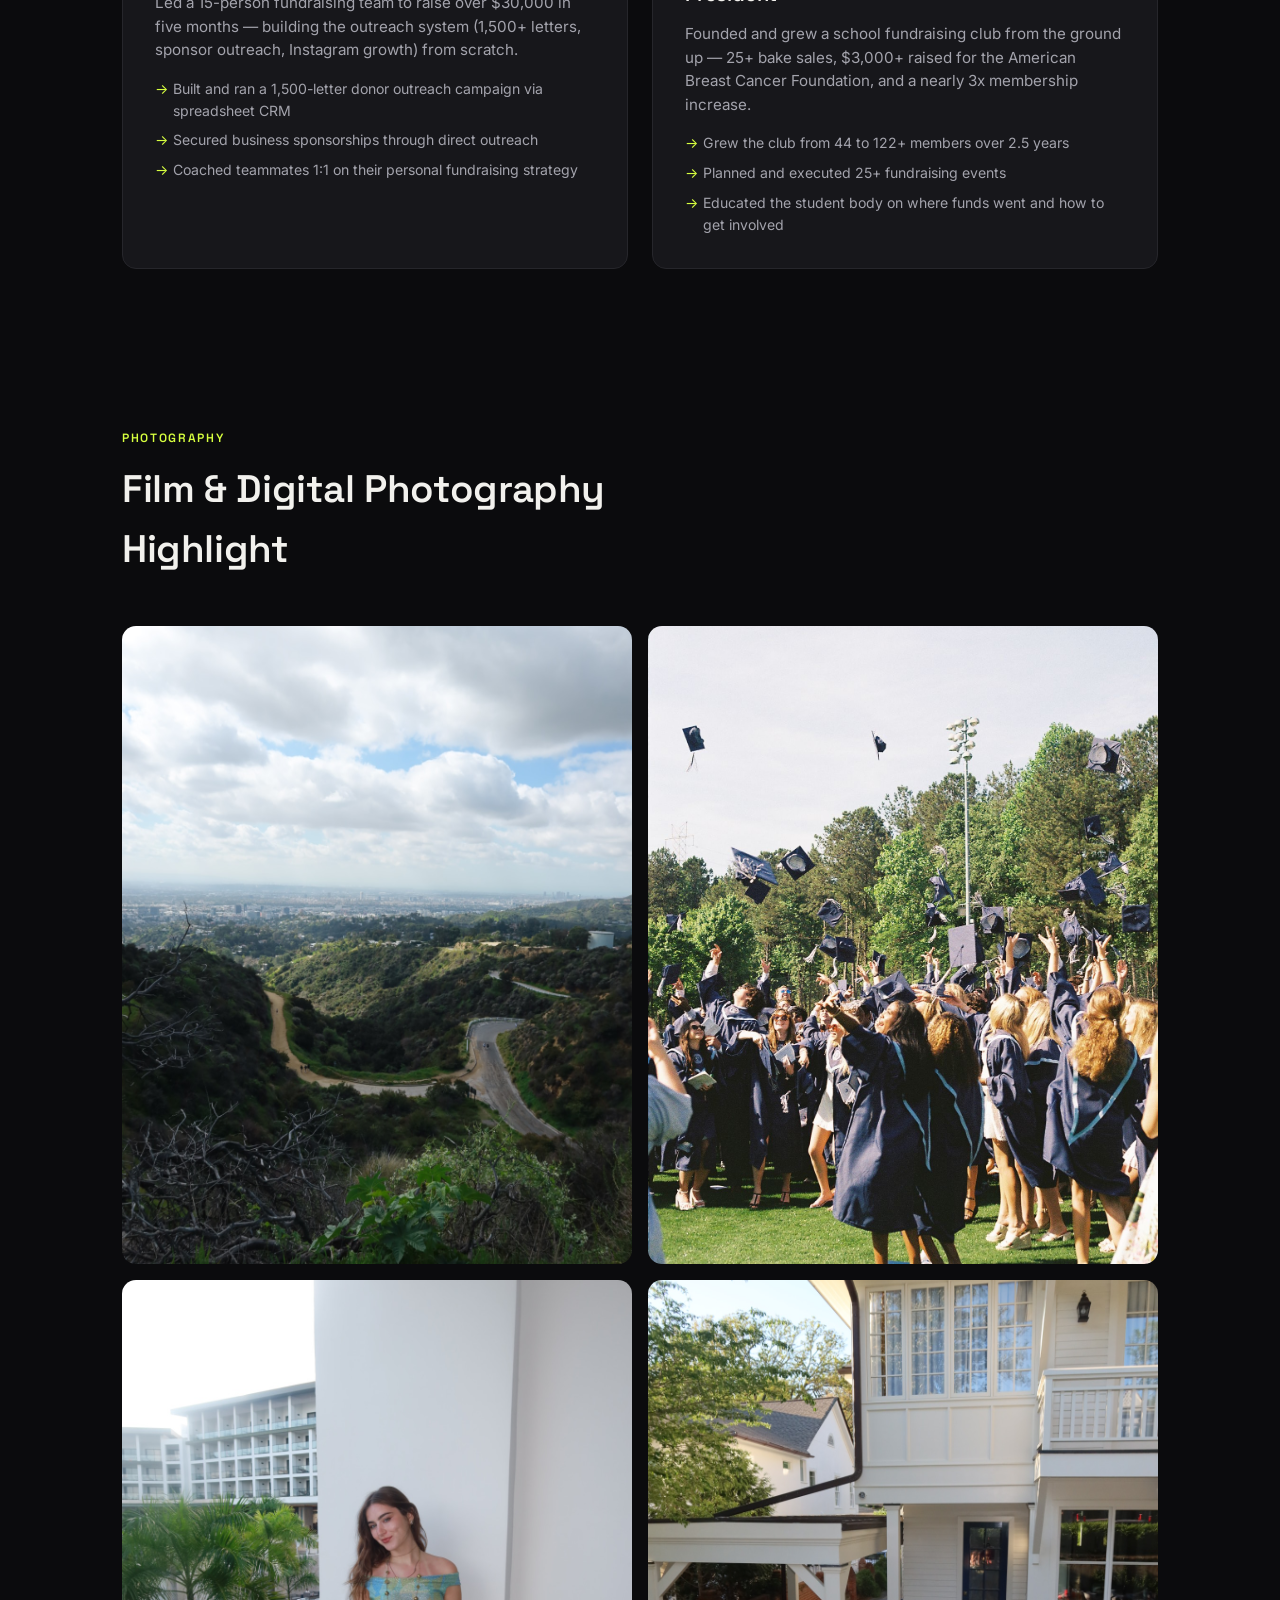
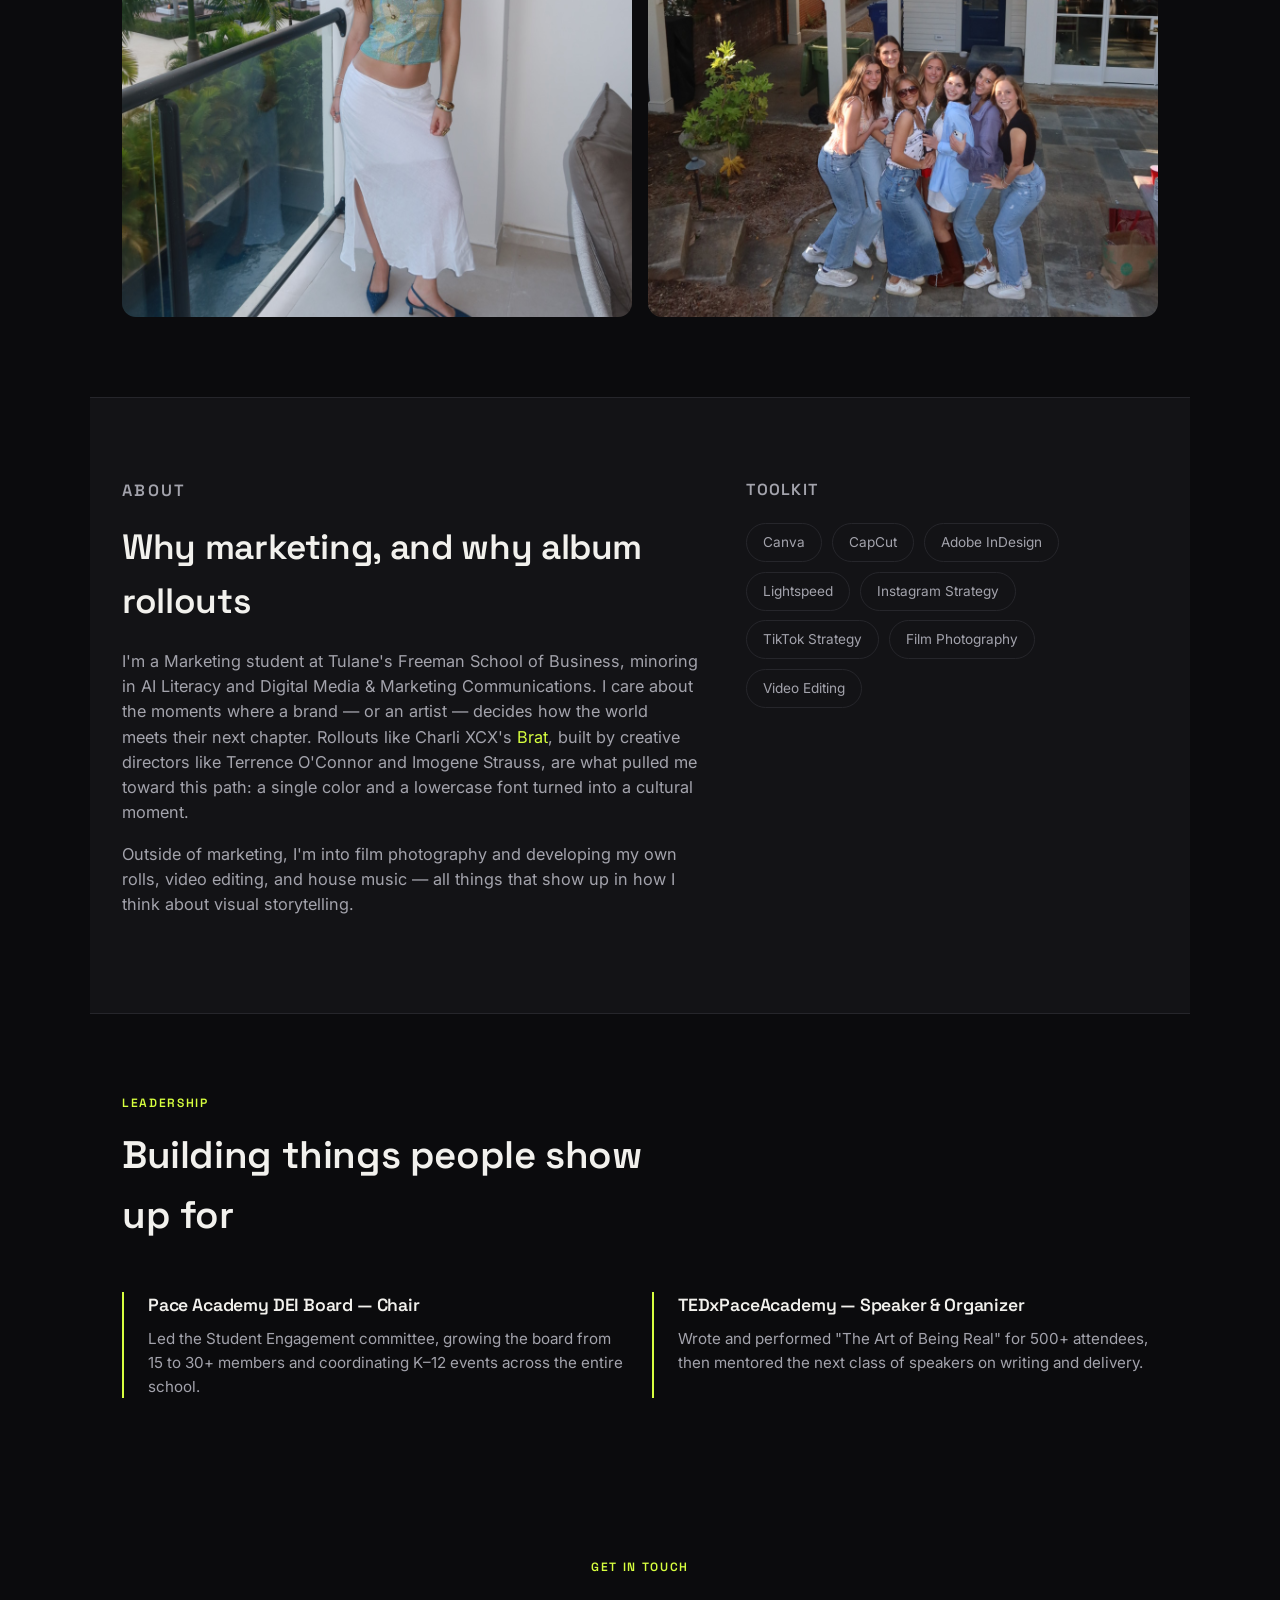
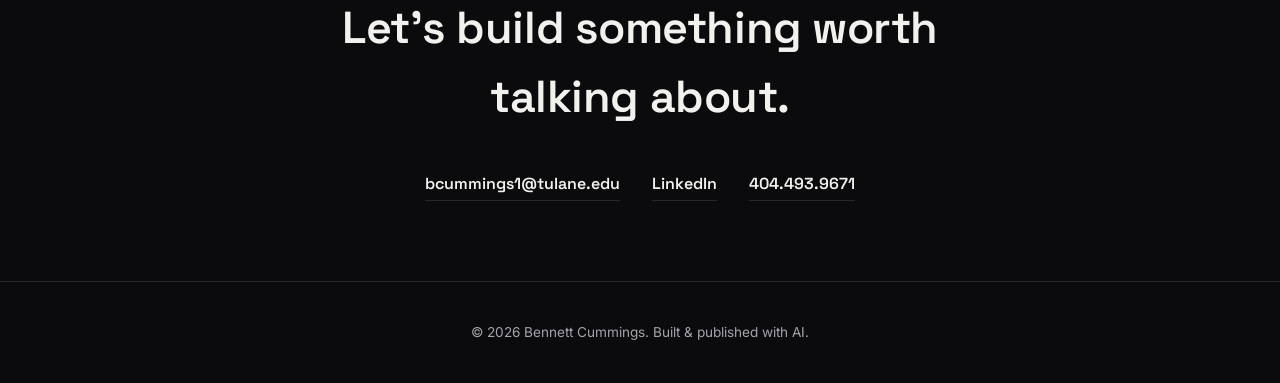
==== commit ddca1098: "Modify photography header and remove portfolio section Updated the photography section header and re" ====
--- a/index.html
+++ b/index.html
@@ -123,7 +123,7 @@
   <section id="photography" class="section">
   <div class="section-head">
     <p class="eyebrow">Photography</p>
-    <h2>This is my photography</h2>
+    <h2>Film & Digital Photography Highlight </h2>
   </div>
   <div class="gallery">
     <img src="PHOTO1.jpg" alt="Film photo by Bennett Cummings" loading="lazy">
@@ -194,23 +194,3 @@
 <script src="script.js"></script>
 </body>
 </html>
-<section id="portfolio" class="section">
-  <div class="section-head">
-    <p class="eyebrow">Portfolio</p>
-    <h2>Selected work</h2>
-  </div>
-  <div class="gallery">
-    <figure class="gallery-item">
-      <img src="images/giffin-launch.jpg" alt="Instagram post announcing Emily Giffin's new novel" loading="lazy">
-      <figcaption><strong>Book launch content</strong> — Emily Giffin, 2025</figcaption>
-    </figure>
-    <figure class="gallery-item">
-      <img src="images/lls-graphic.jpg" alt="Leukemia & Lymphoma Society fundraising graphic" loading="lazy">
-      <figcaption><strong>Fundraising campaign</strong> — $30K raised in 5 months</figcaption>
-    </figure>
-    <figure class="gallery-item">
-      <img src="images/film-01.jpg" alt="35mm film photo of a New Orleans street at dusk" loading="lazy">
-      <figcaption><strong>Film photography</strong> — shot & developed myself</figcaption>
-    </figure>
-  </div>
-</section>
--- a/style.css
+++ b/style.css
@@ -405,3 +405,19 @@
   color: var(--text-dim);
 }
 .gallery-item strong { color: var(--text); }
+
+.gallery {
+  display: grid;
+  grid-template-columns: repeat(2, 1fr);
+  gap: 1rem;
+}
+.gallery img {
+  width: 100%;
+  aspect-ratio: 4 / 5;
+  object-fit: cover;
+  border-radius: var(--radius);
+  display: block;
+}
+@media (max-width: 780px) {
+  .gallery { grid-template-columns: 1fr; }
+}
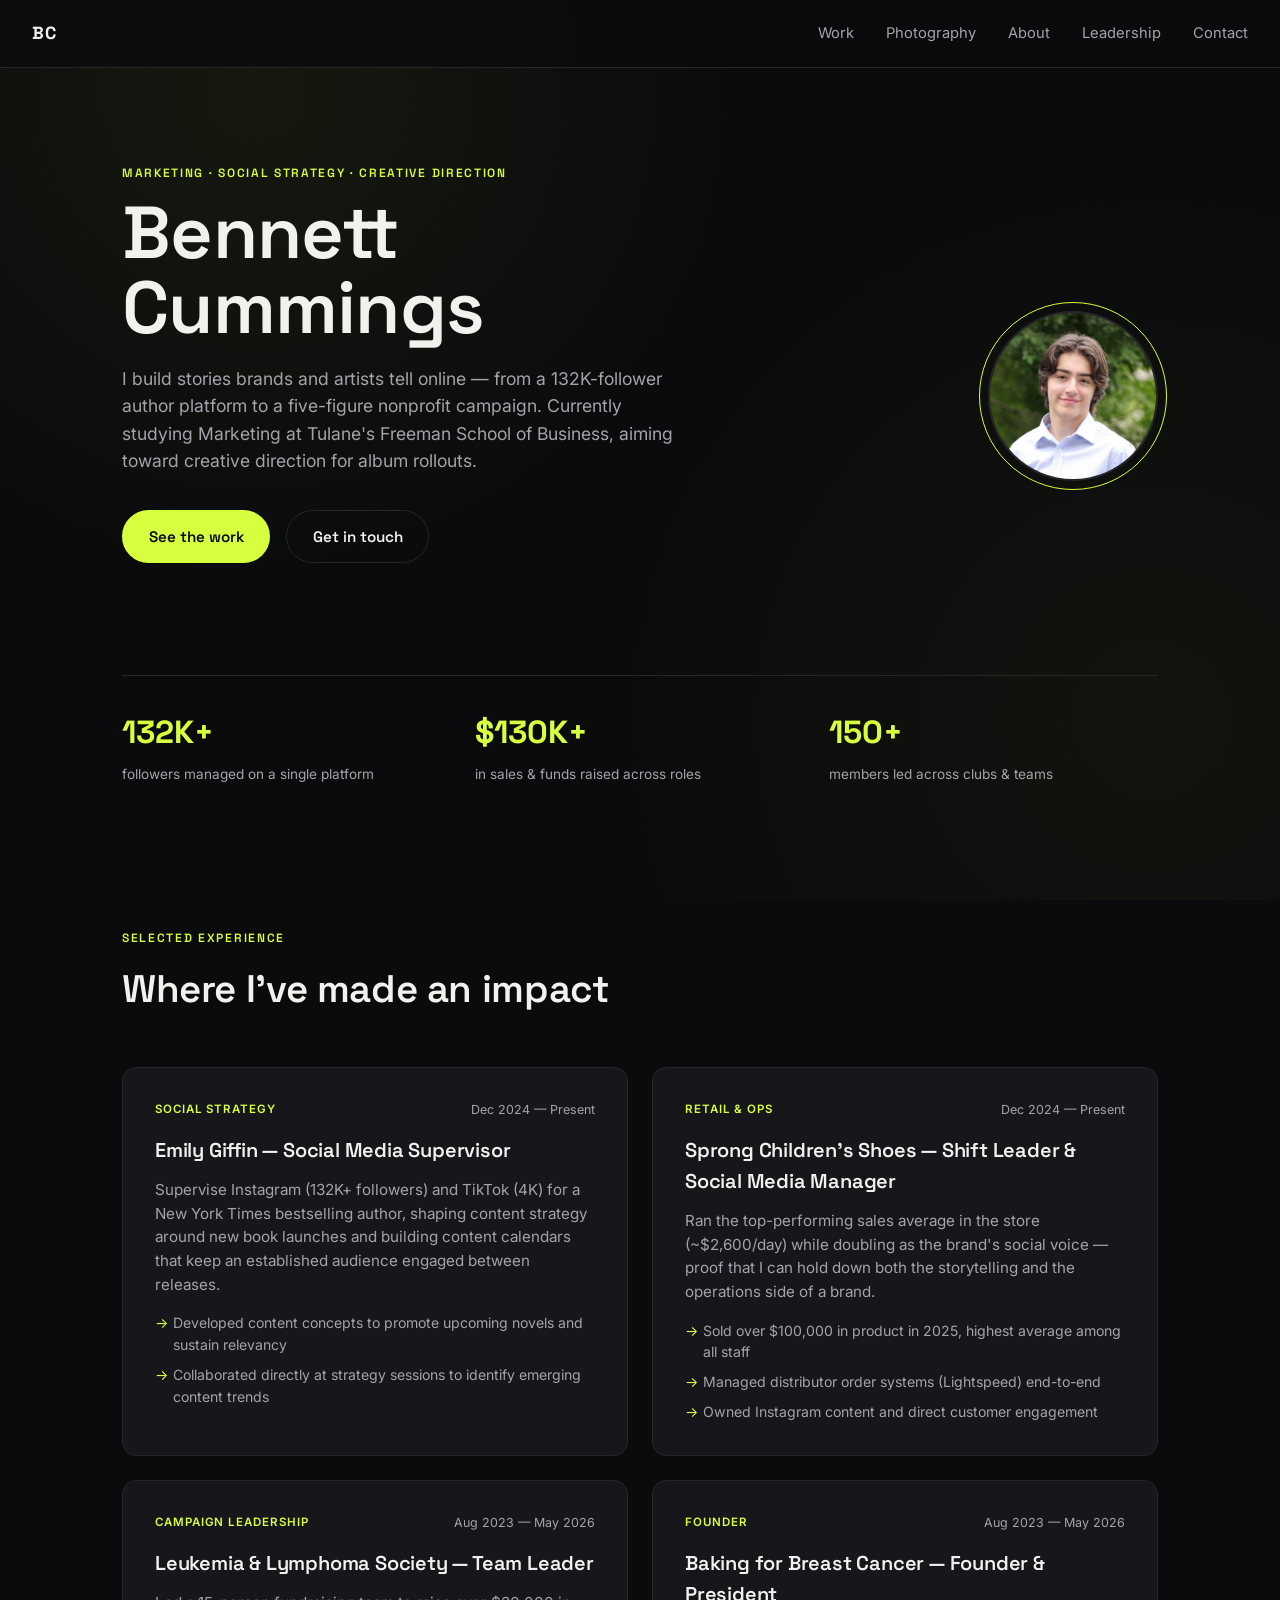
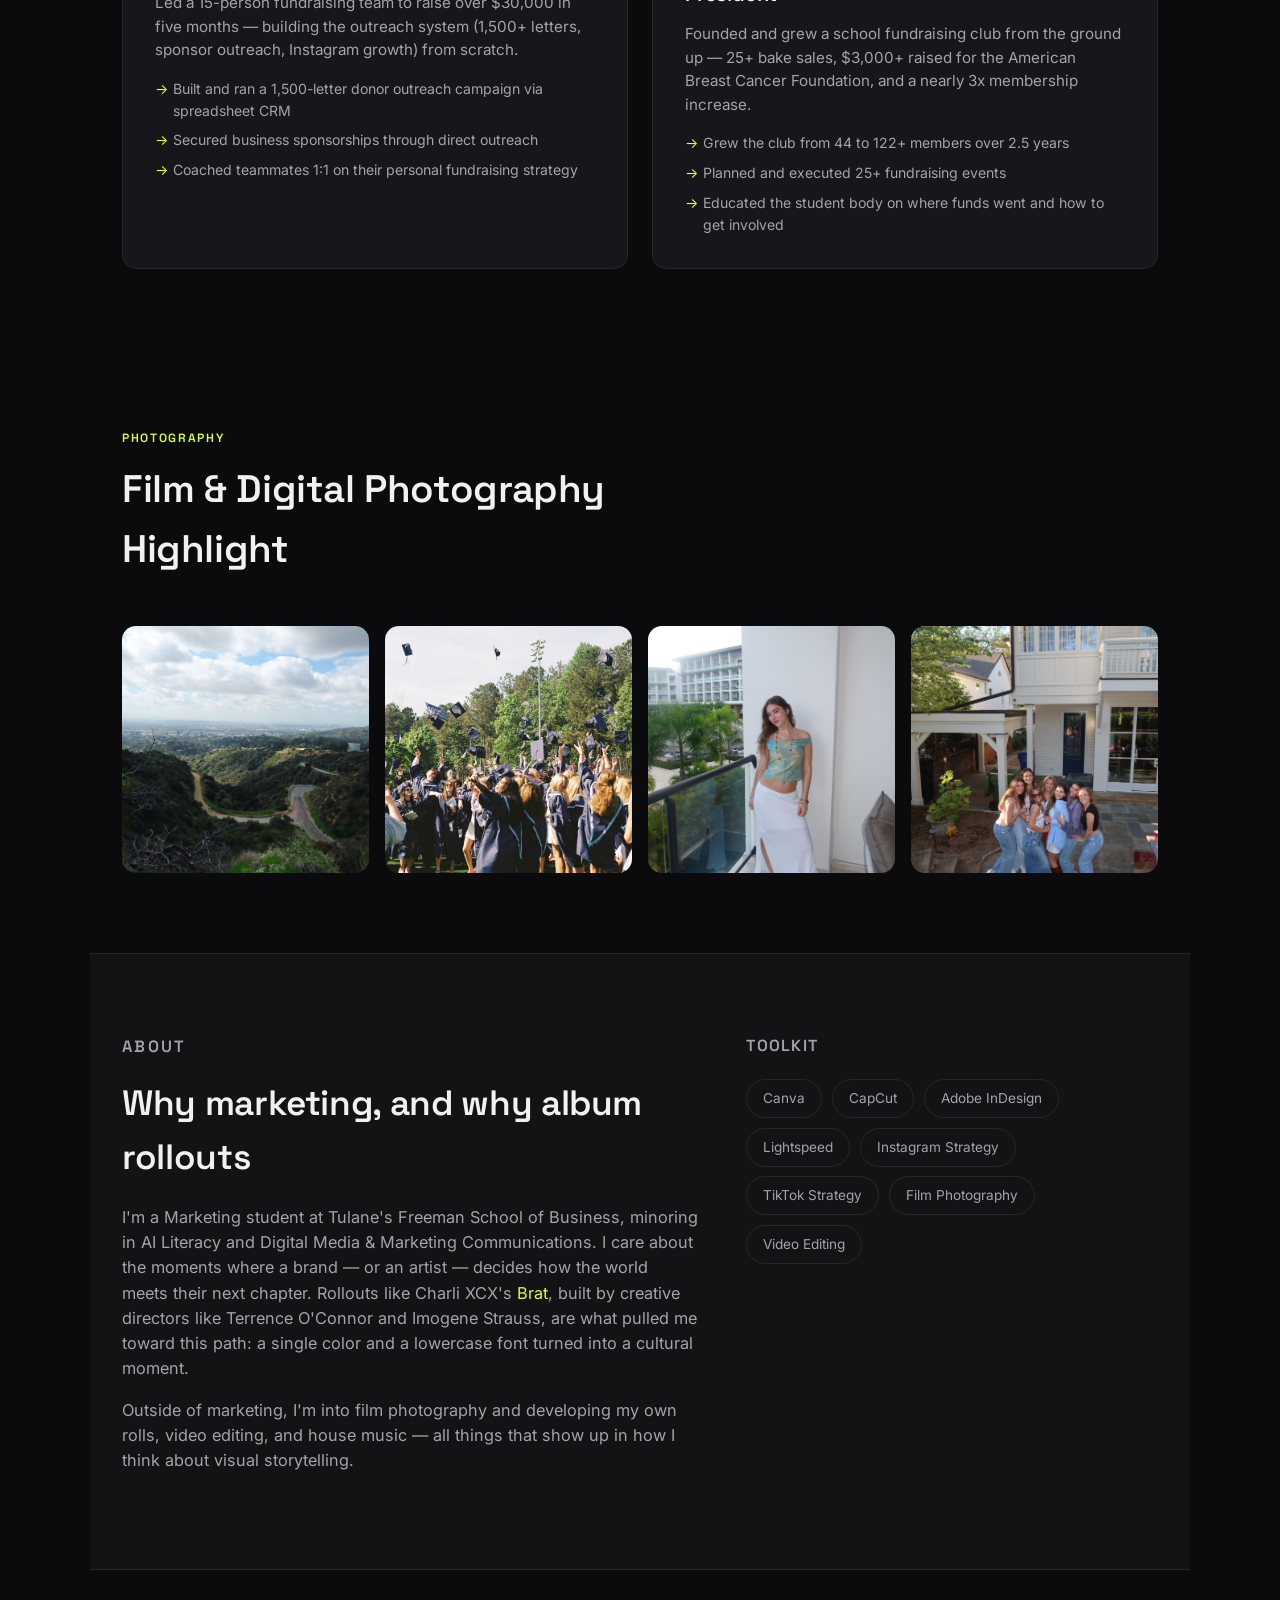
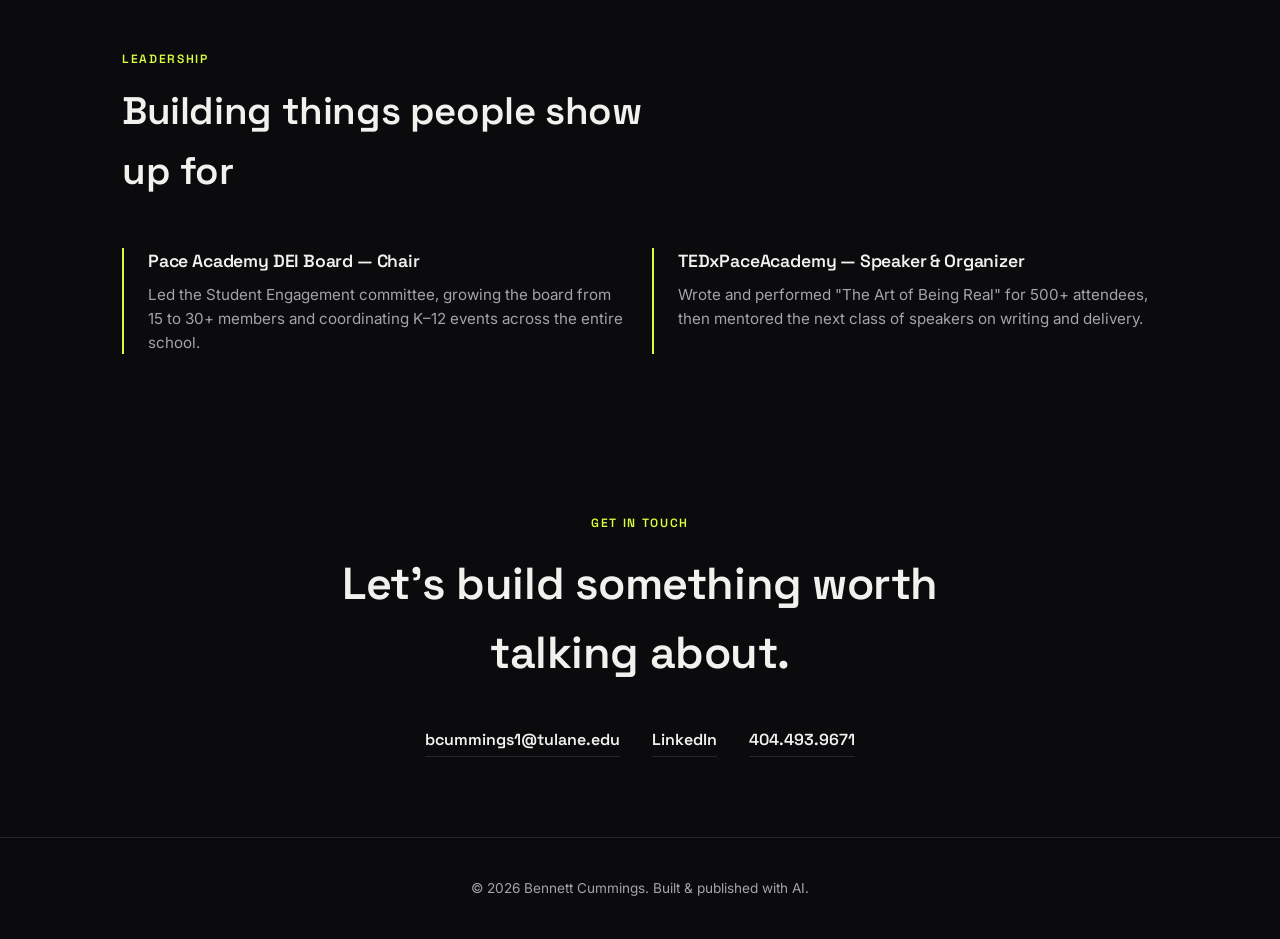
==== commit 9d82dc34: "Add Photography link to navigation" ====
--- a/index.html
+++ b/index.html
@@ -18,6 +18,7 @@
   <a href="#top" class="nav-logo">BC</a>
   <nav class="nav-links">
     <a href="#work">Work</a>
+    <a href="#photography">Photography</a>
     <a href="#about">About</a>
     <a href="#leadership">Leadership</a>
     <a href="#contact">Contact</a>
--- a/style.css
+++ b/style.css
@@ -384,40 +384,16 @@
 }
 .gallery {
   display: grid;
-  grid-template-columns: repeat(auto-fill, minmax(260px, 1fr));
-  gap: 1.5rem;
-}
-.gallery-item {
-  background: var(--card);
-  border: 1px solid var(--border);
-  border-radius: var(--radius);
-  overflow: hidden;
-}
-.gallery-item img {
-  width: 100%;
-  aspect-ratio: 4 / 5;
-  object-fit: cover;
-  display: block;
-}
-.gallery-item figcaption {
-  padding: 1rem 1.25rem;
-  font-size: 0.88rem;
-  color: var(--text-dim);
-}
-.gallery-item strong { color: var(--text); }
-
-.gallery {
-  display: grid;
-  grid-template-columns: repeat(2, 1fr);
+  grid-template-columns: repeat(4, 1fr);
   gap: 1rem;
 }
 .gallery img {
   width: 100%;
-  aspect-ratio: 4 / 5;
+  aspect-ratio: 1 / 1;
   object-fit: cover;
   border-radius: var(--radius);
   display: block;
 }
 @media (max-width: 780px) {
-  .gallery { grid-template-columns: 1fr; }
-}
+  .gallery { grid-template-columns: repeat(2, 1fr); }
+}
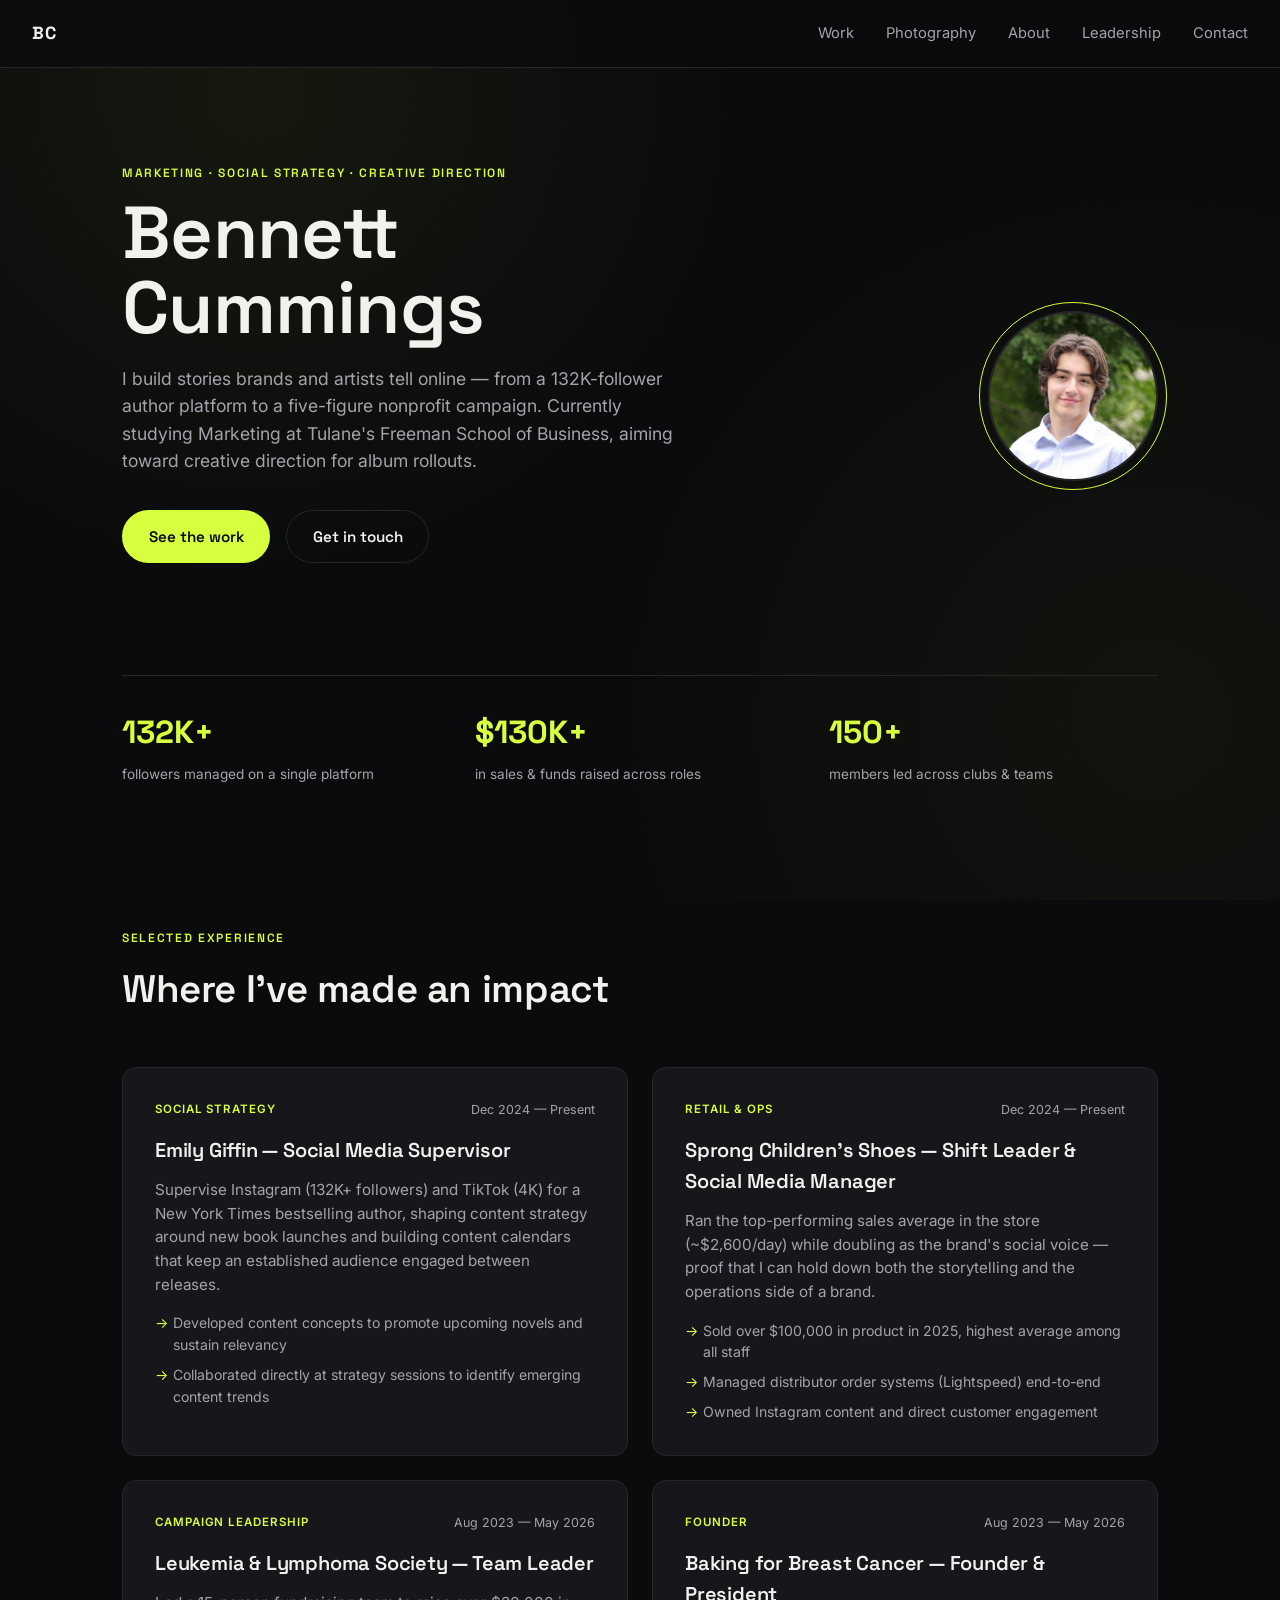
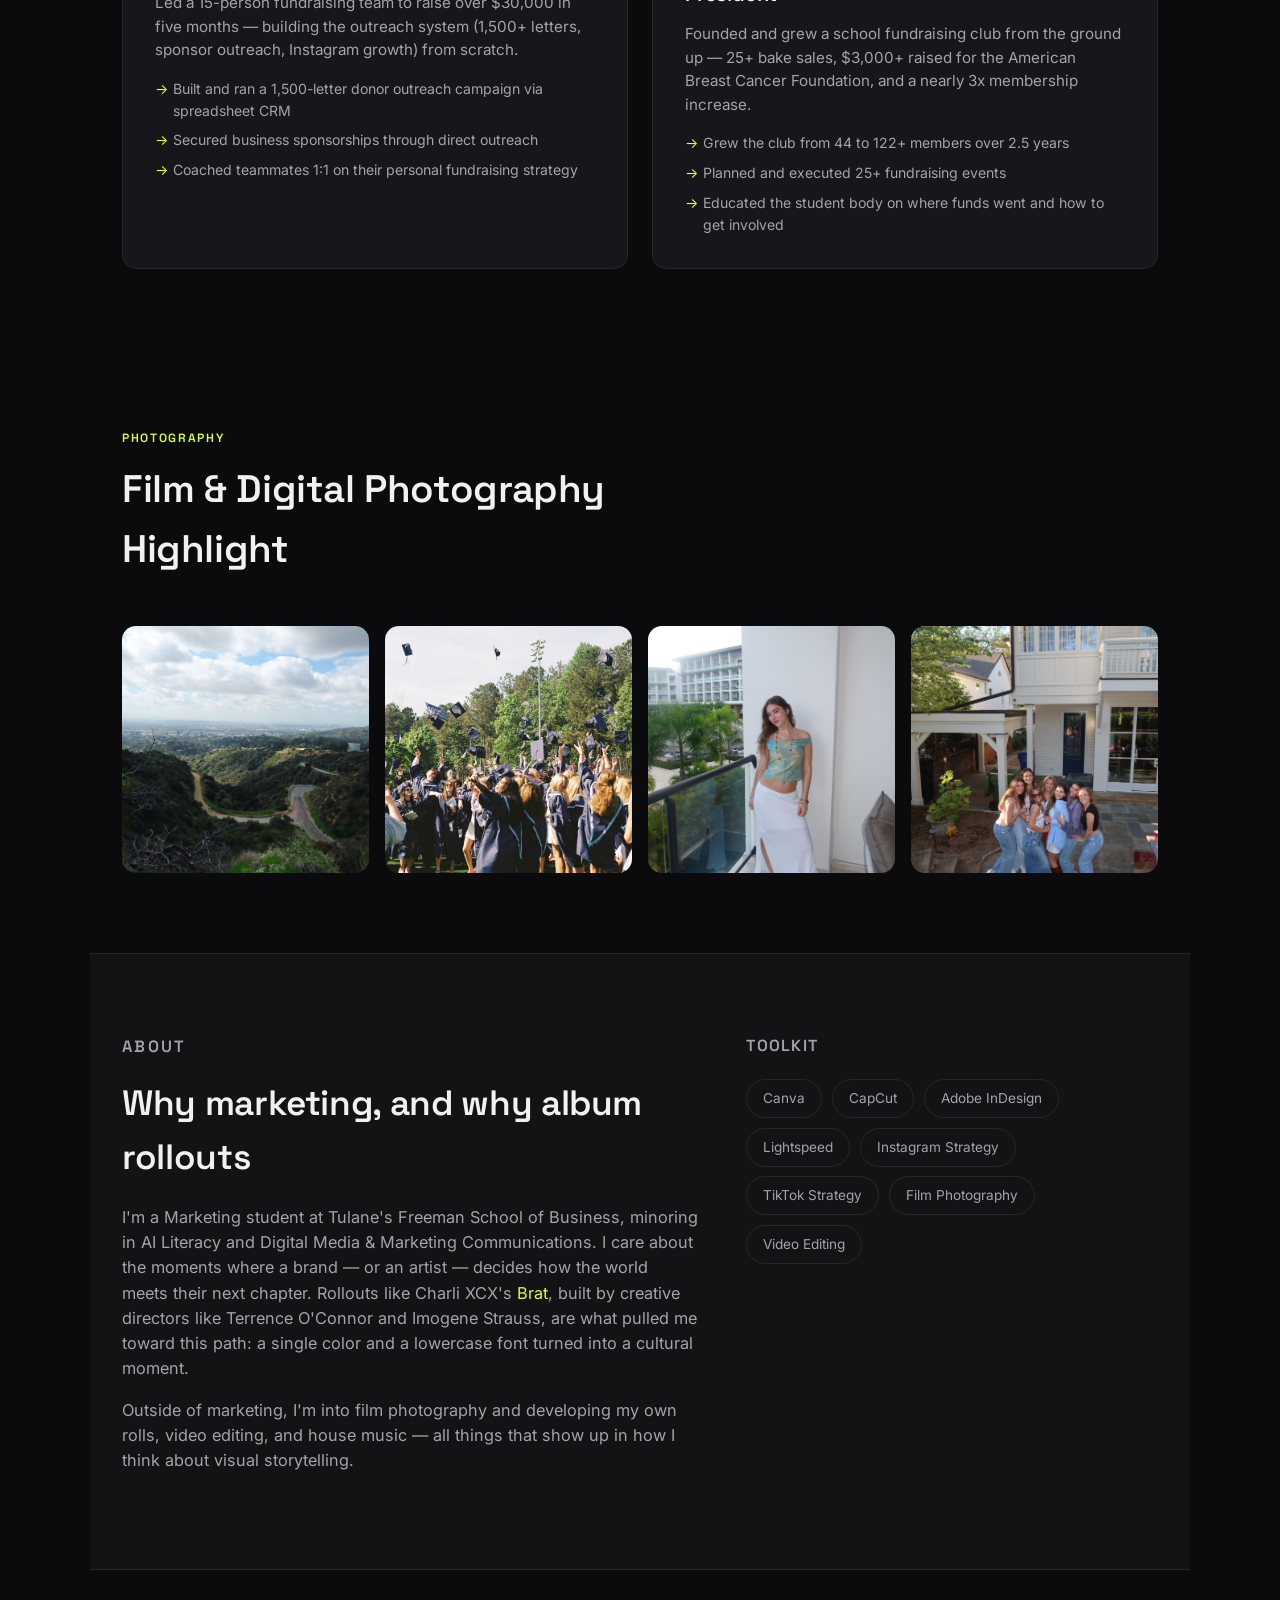
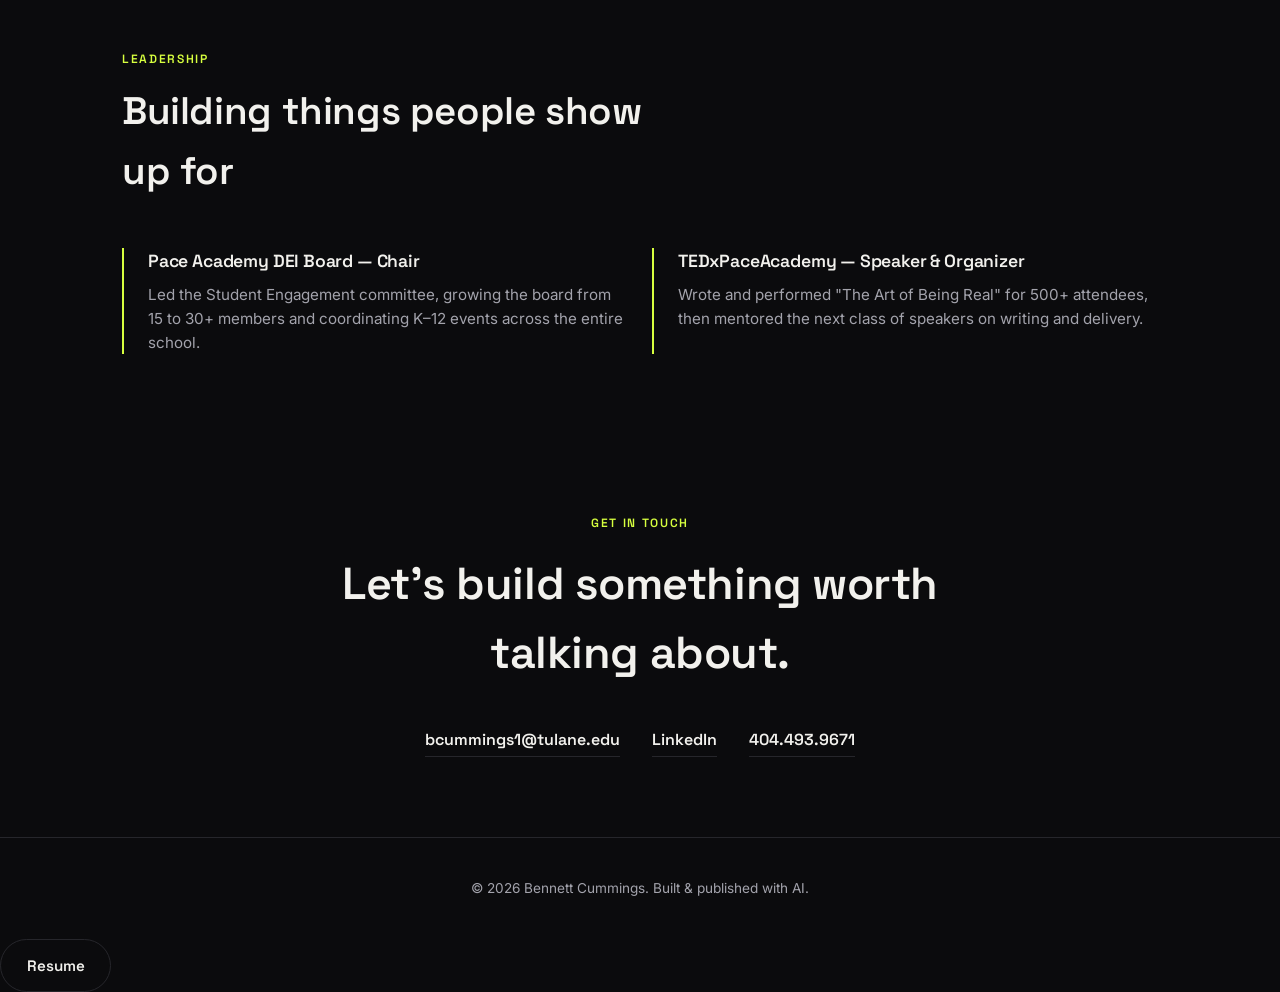
==== commit afad33c7: "Add link to resume in index.html" ====
--- a/index.html
+++ b/index.html
@@ -4,6 +4,7 @@
 <meta charset="UTF-8">
 <meta name="viewport" content="width=device-width, initial-scale=1.0">
 <title>Bennett Cummings — Marketing &amp; Creative Direction</title>
+<link rel="icon" href="data:image/svg+xml,<svg xmlns='http://www.w3.org/2000/svg' viewBox='0 0 100 100'><rect width='100' height='100' rx='20' fill='%230b0b0d'/><text x='50' y='66' font-size='46' font-family='Arial' font-weight='bold' fill='%23d7ff3f' text-anchor='middle'>BC</text></svg>">
 <meta name="description" content="Portfolio of Bennett Cummings — Tulane Marketing student, social media strategist, and aspiring creative director for album rollouts.">
 <link rel="preconnect" href="https://fonts.googleapis.com">
 <link rel="preconnect" href="https://fonts.gstatic.com" crossorigin>
@@ -195,3 +196,4 @@
 <script src="script.js"></script>
 </body>
 </html>
+<a href="bennett-cummings-resume.pdf" class="btn btn-ghost" target="_blank">Resume</a>
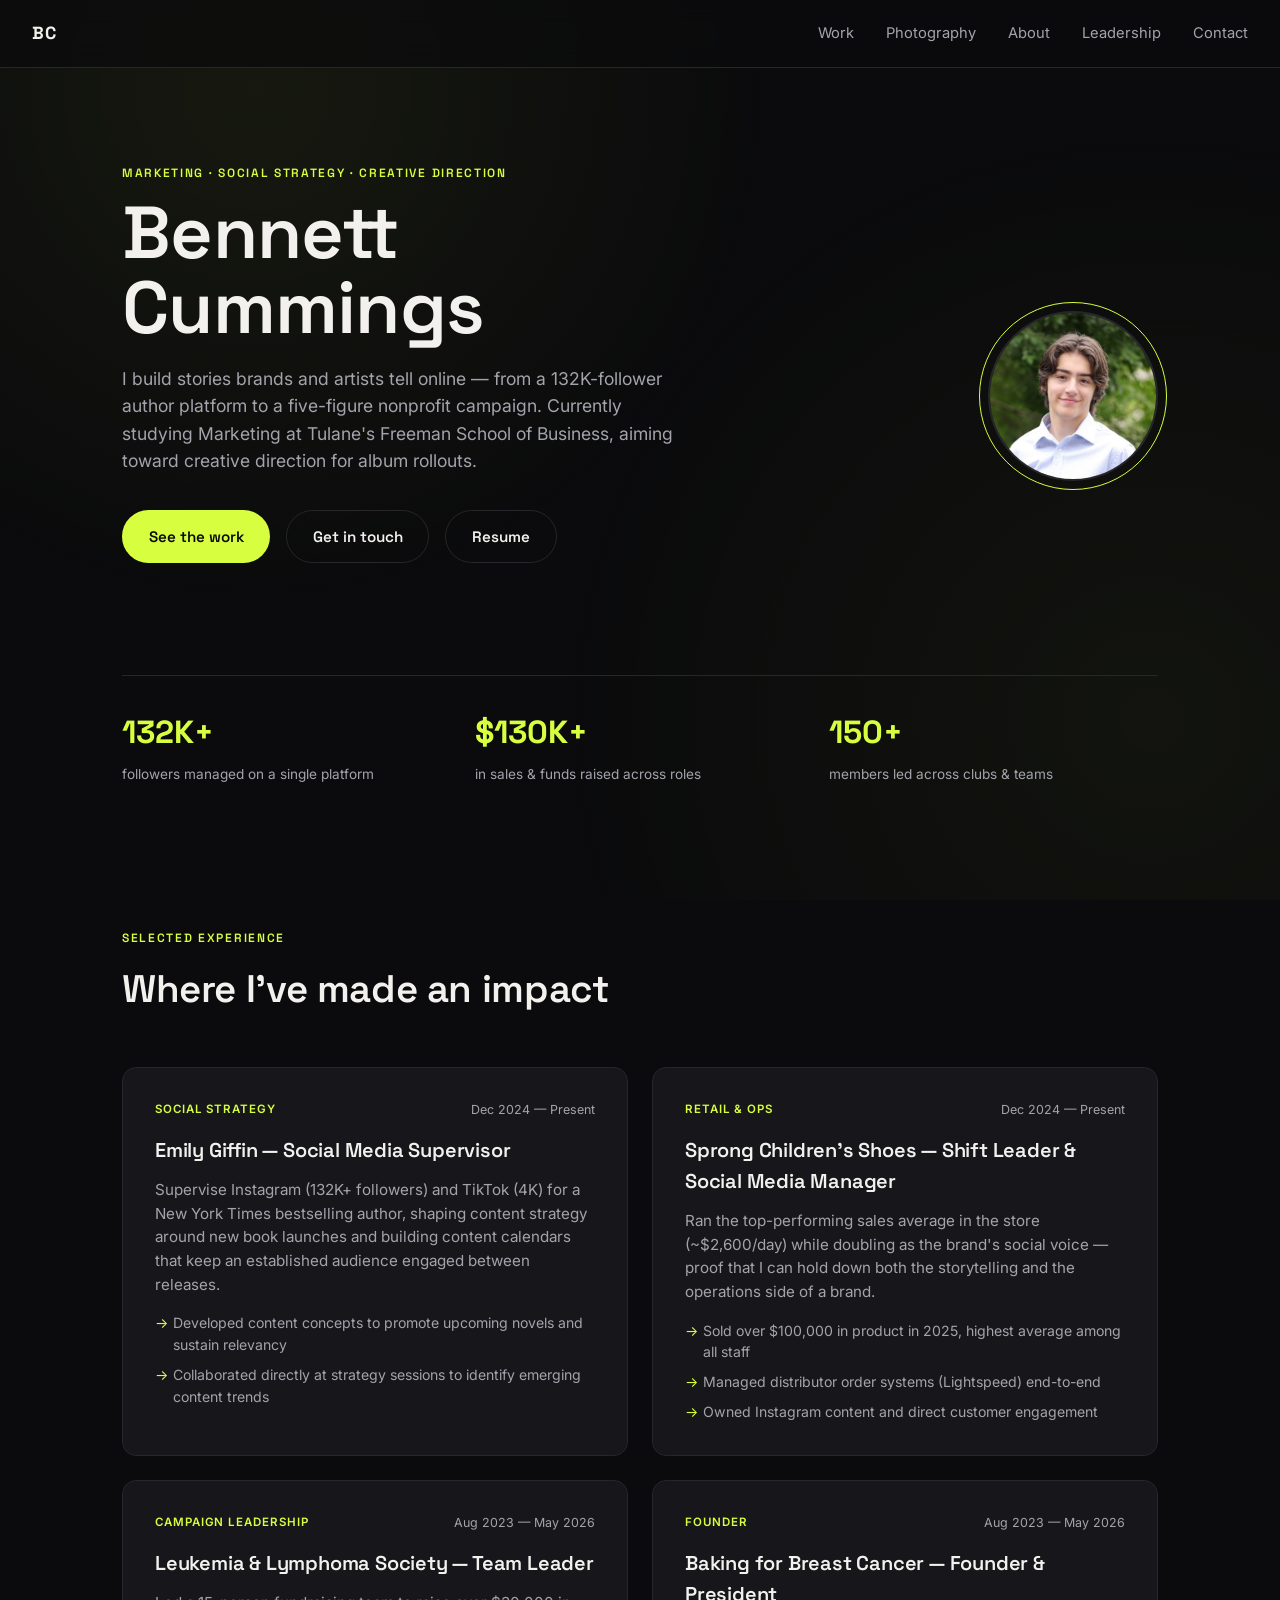
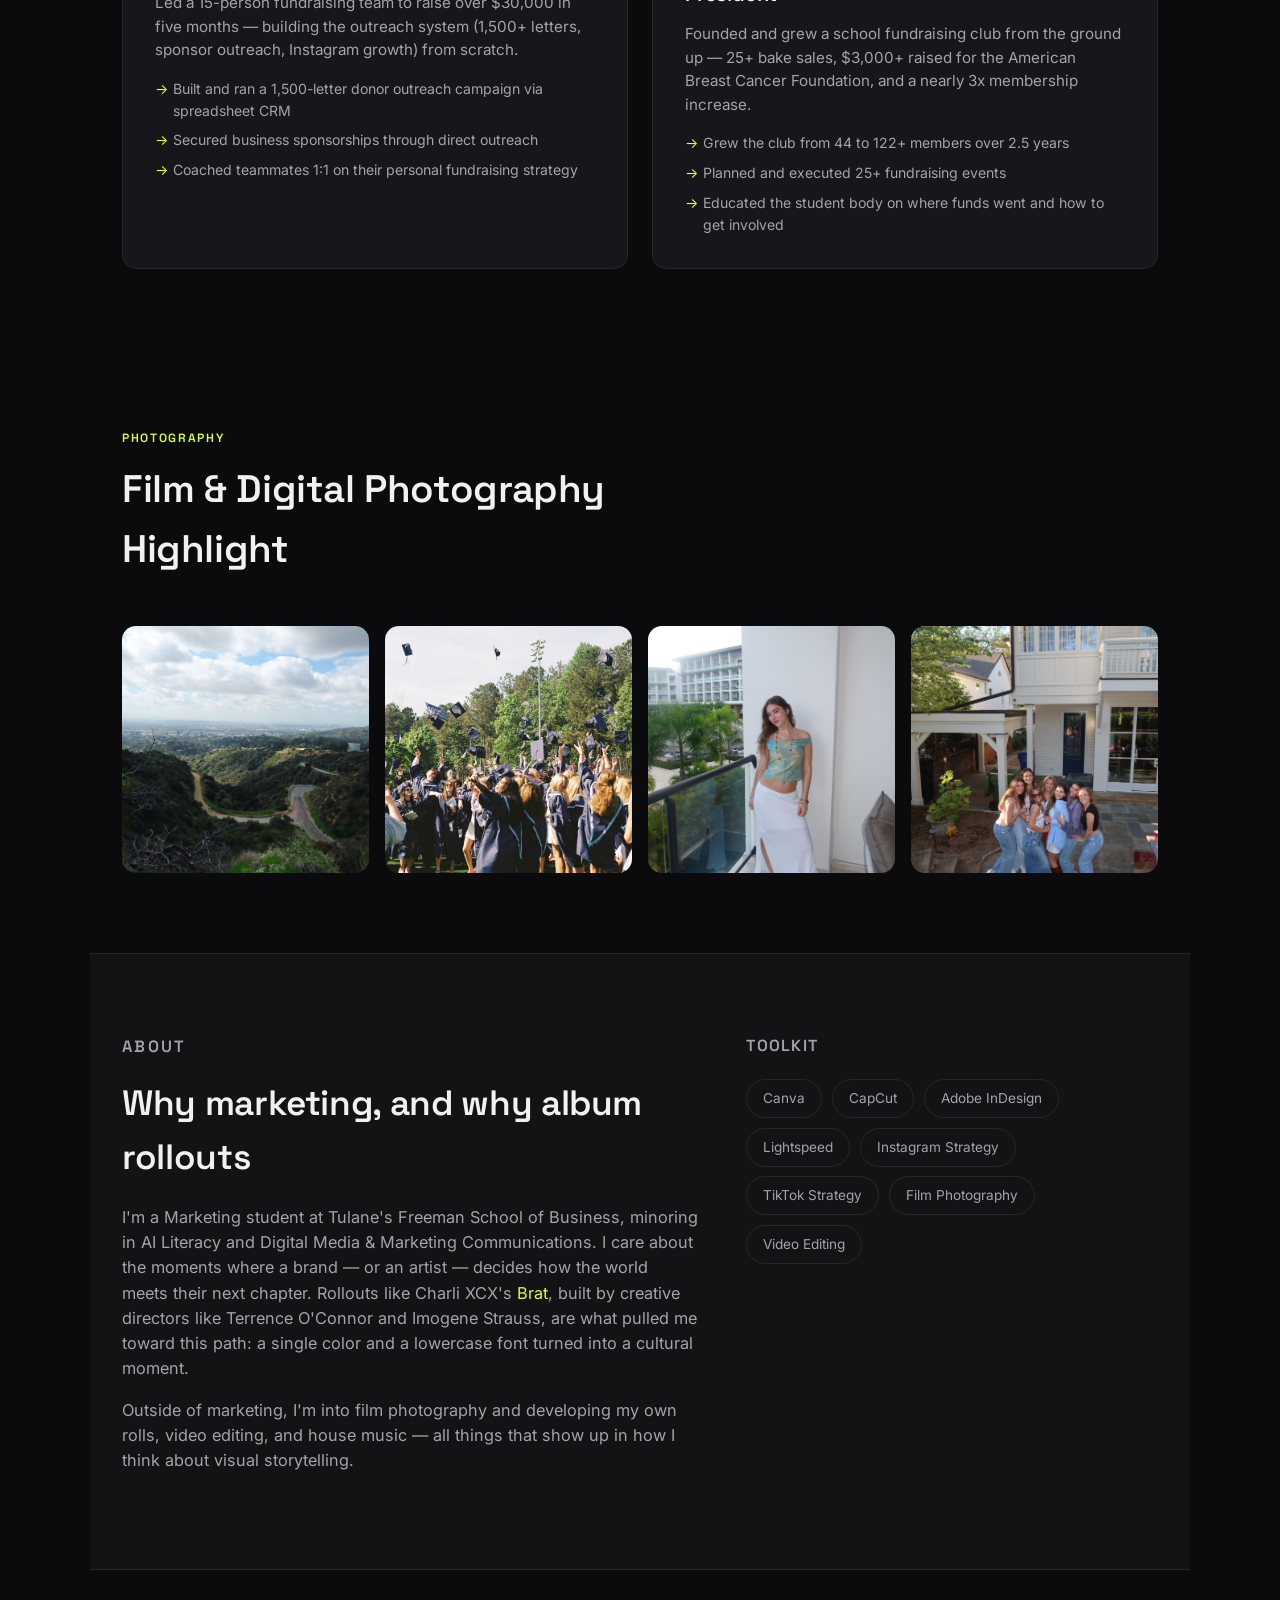
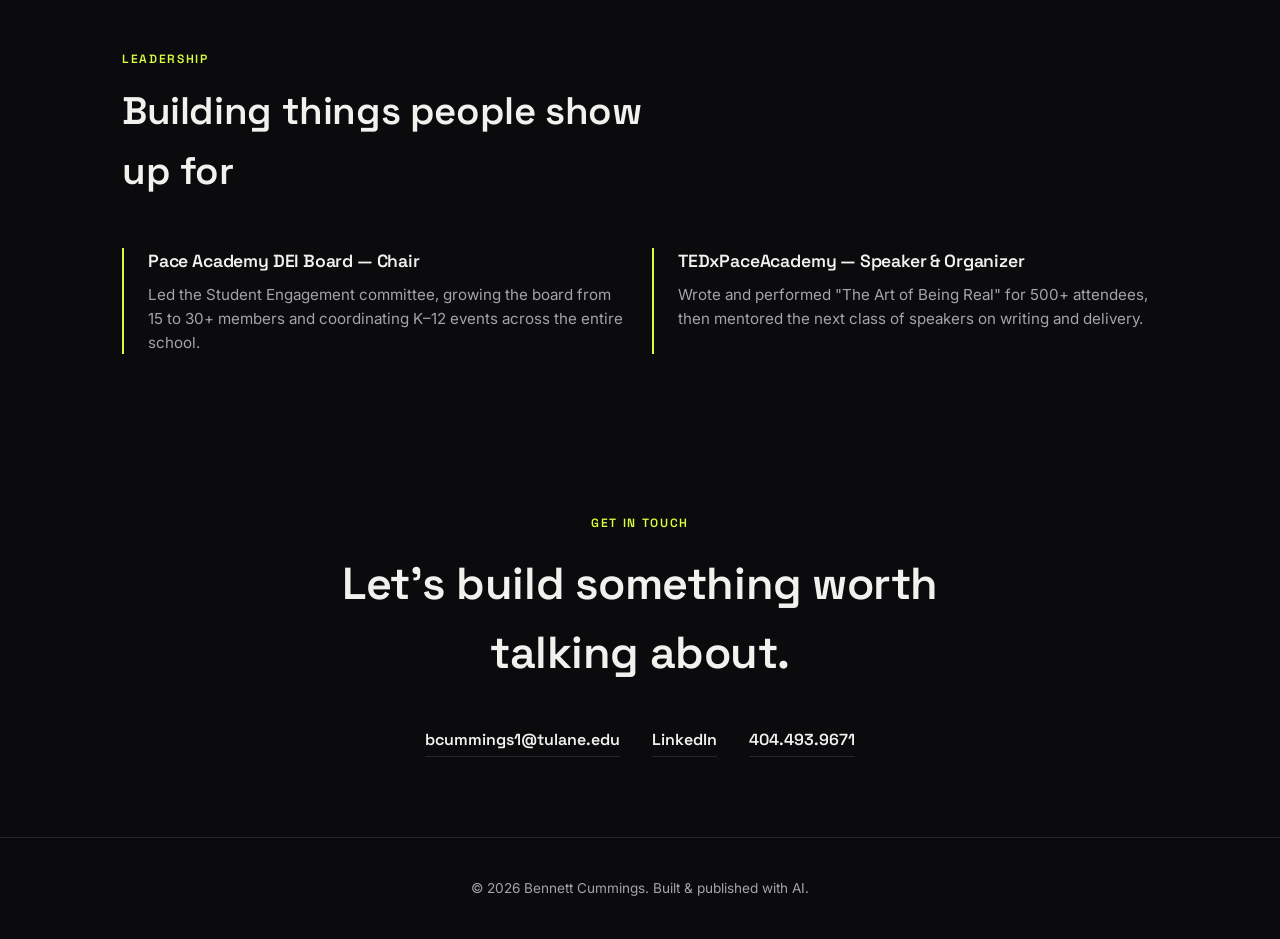
==== commit c51c78c1: "Modify links in index.html Updated the 'Get in touch' link to point to the homepage and added a resu" ====
--- a/index.html
+++ b/index.html
@@ -40,7 +40,8 @@
         <p class="hero-sub">I build stories brands and artists tell online — from a 132K-follower author platform to a five-figure nonprofit campaign. Currently studying Marketing at Tulane's Freeman School of Business, aiming toward creative direction for album rollouts.</p>
         <div class="hero-cta">
           <a href="#work" class="btn btn-primary">See the work</a>
-          <a href="#contact" class="btn btn-ghost">Get in touch</a>
+          <a href="#" class="btn btn-ghost">Get in touch</a>
+        <a href="bennett-cummings-resume.pdf" class="btn btn-ghost" target="_blank" rel="noopener">Resume</a>
         </div>
       </div>
       <div class="hero-photo">
@@ -196,4 +197,3 @@
 <script src="script.js"></script>
 </body>
 </html>
-<a href="bennett-cummings-resume.pdf" class="btn btn-ghost" target="_blank">Resume</a>
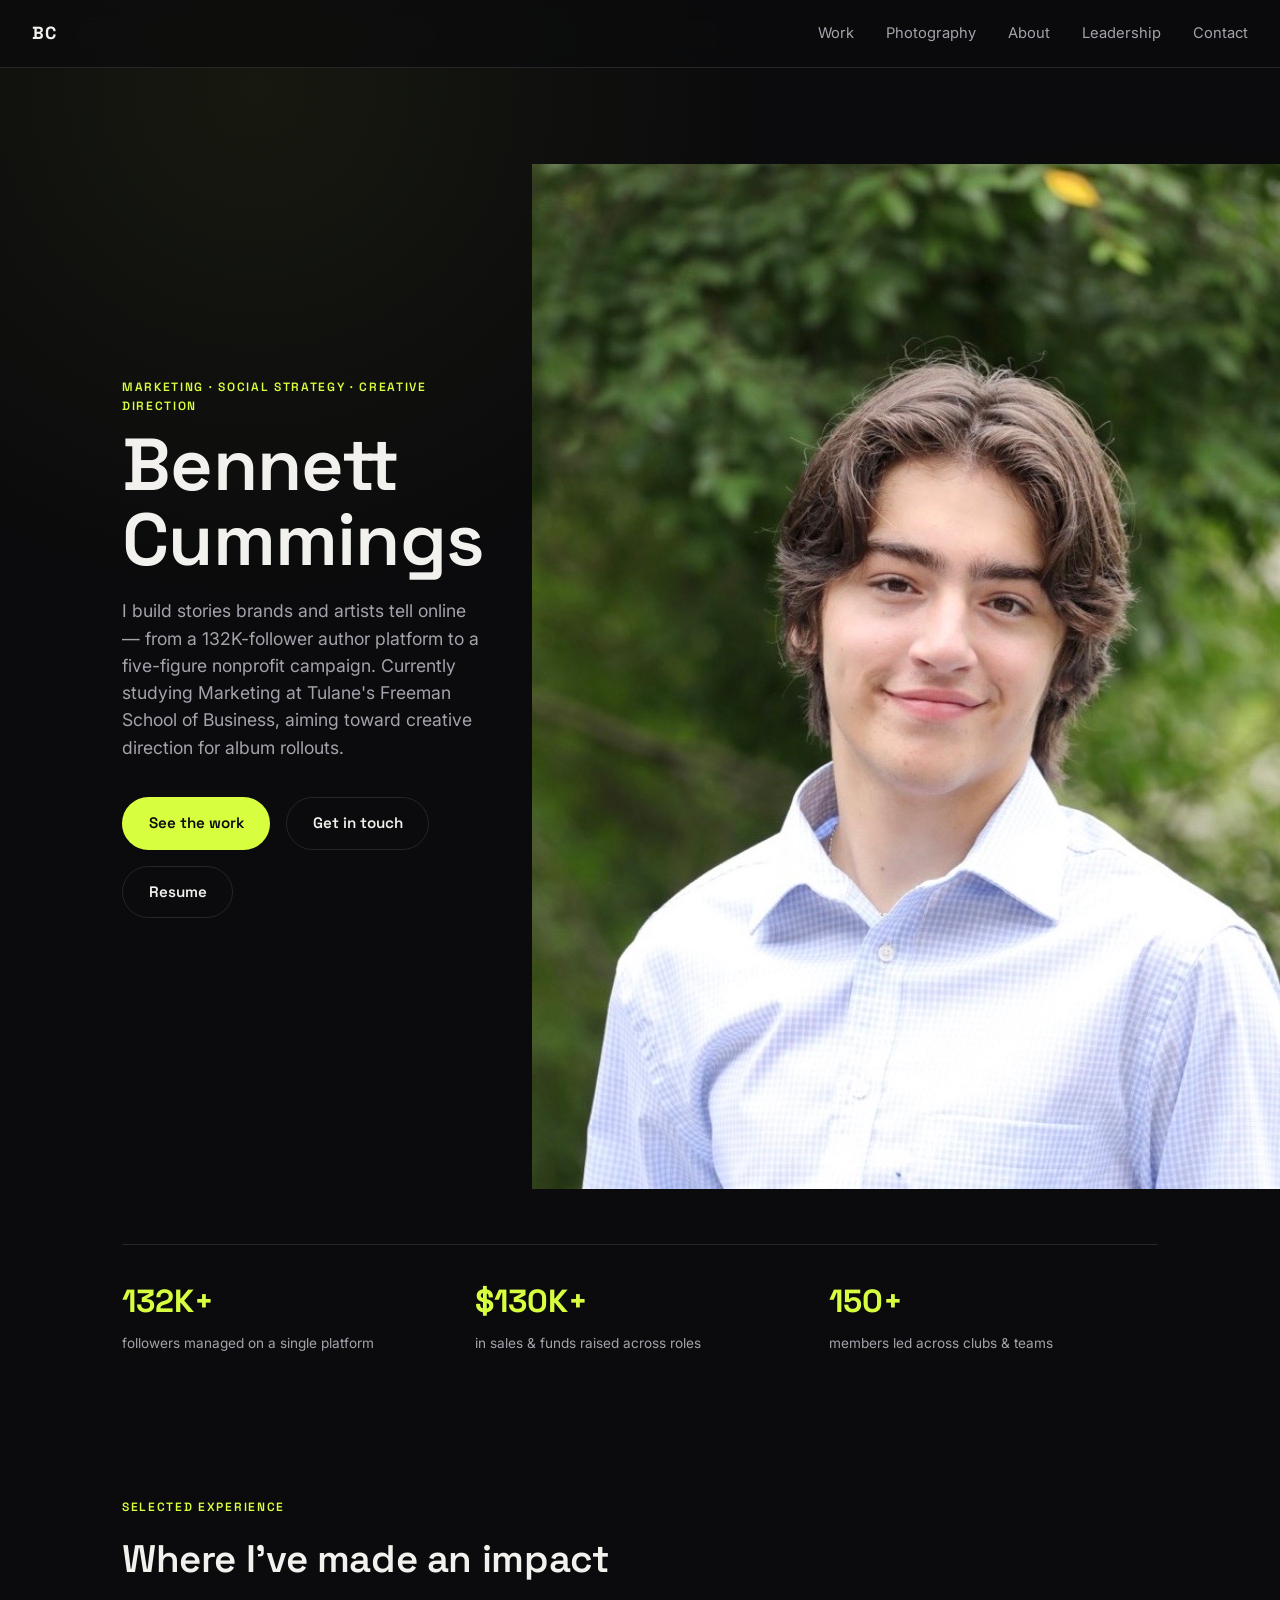
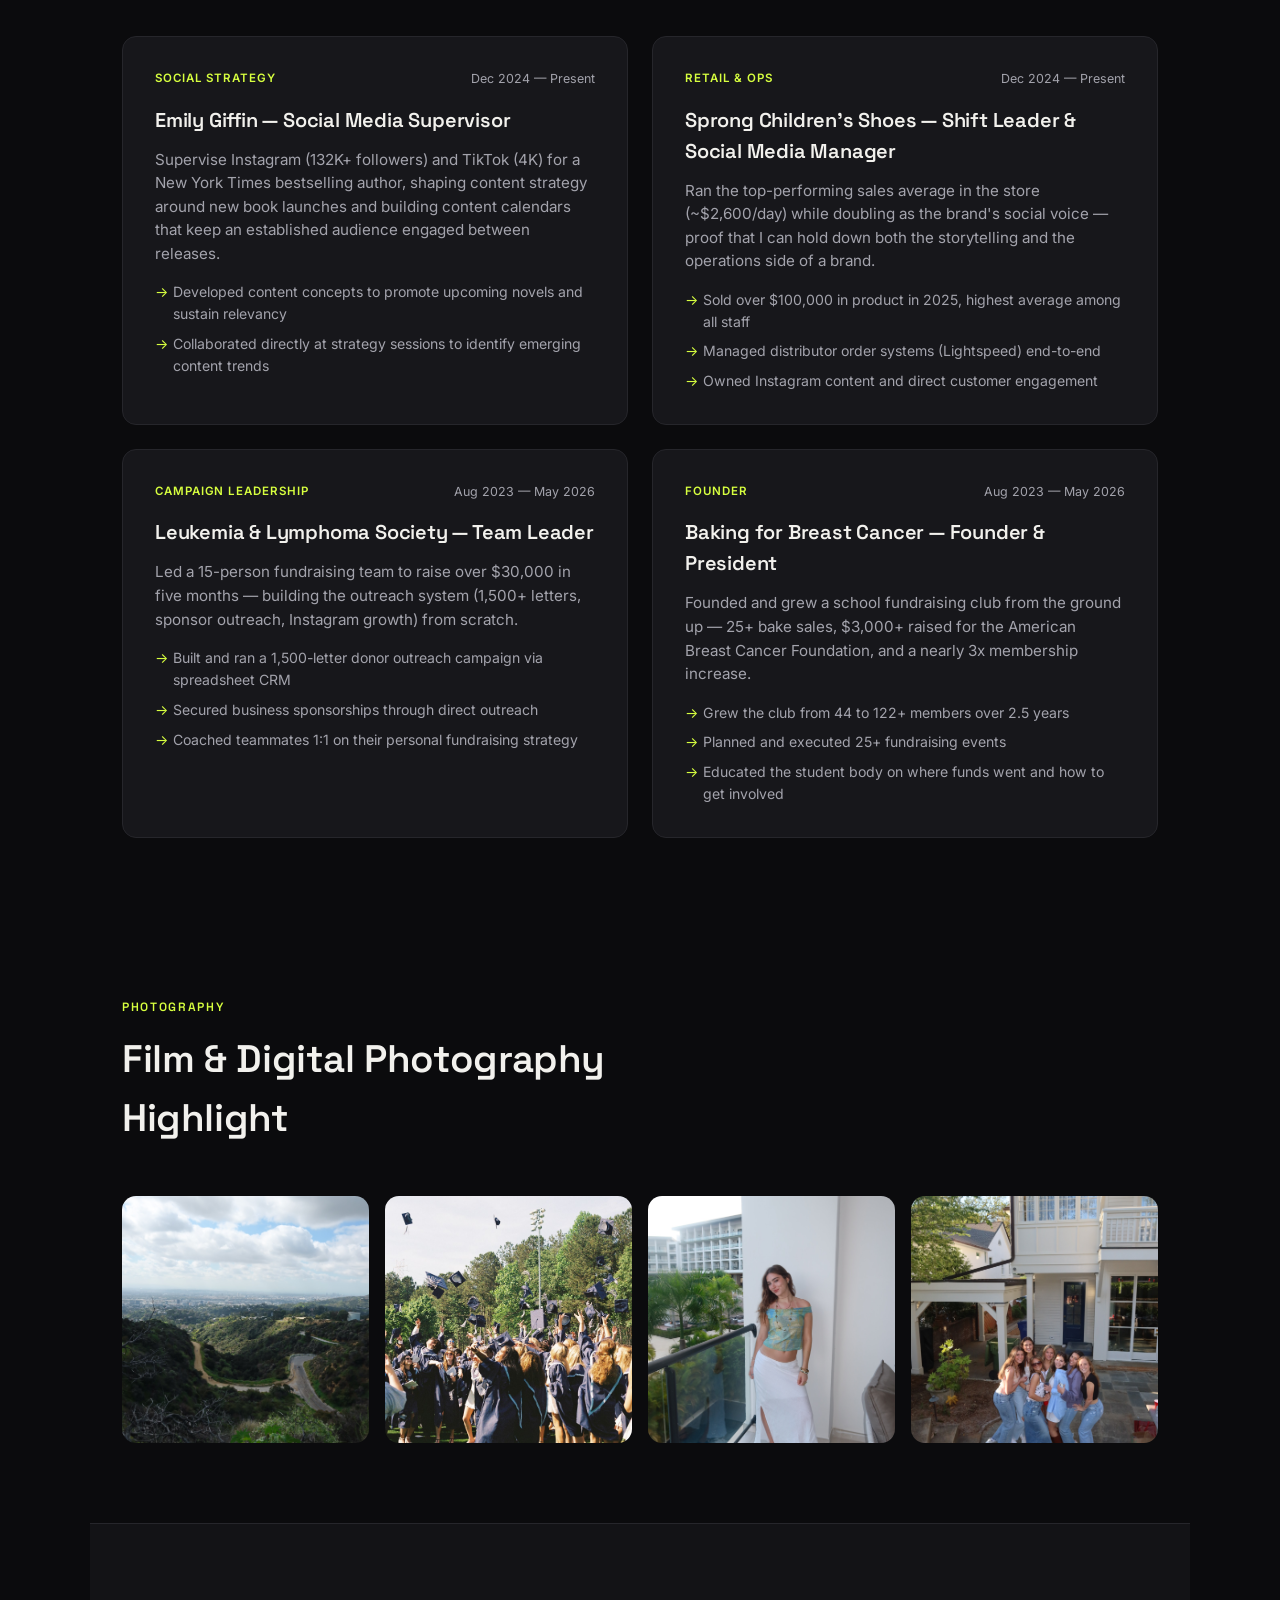
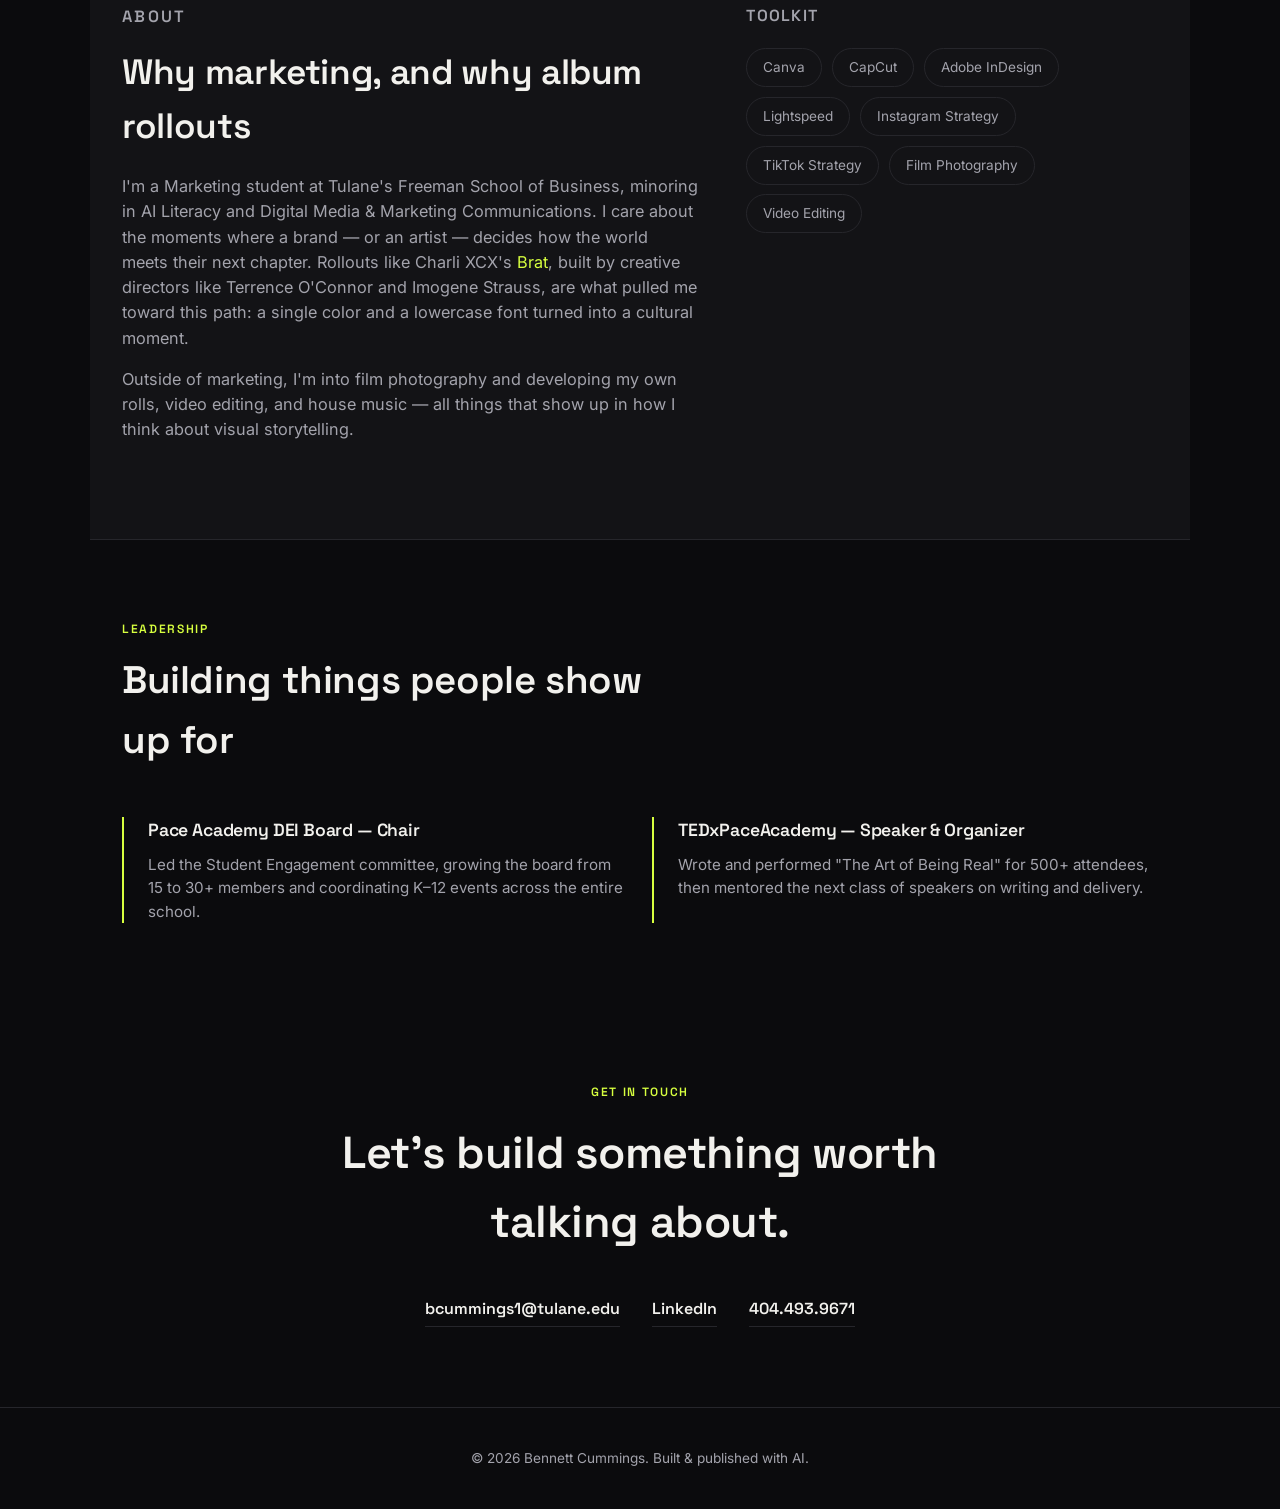
==== commit 85b215ad: "Enhance alt text for gallery images Updated alt text for gallery images to improve accessibility." ====
--- a/index.html
+++ b/index.html
@@ -44,7 +44,7 @@
         <a href="bennett-cummings-resume.pdf" class="btn btn-ghost" target="_blank" rel="noopener">Resume</a>
         </div>
       </div>
-      <div class="hero-photo">
+      <div class="hero-">
         <img src="headshot.jpg" alt="Bennett Cummings">
       </div>
     </div>
@@ -129,10 +129,10 @@
     <h2>Film & Digital Photography Highlight </h2>
   </div>
   <div class="gallery">
-    <img src="PHOTO1.jpg" alt="Film photo by Bennett Cummings" loading="lazy">
-    <img src="PHOTO2.jpg" alt="Film photo by Bennett Cummings" loading="lazy">
-    <img src="PHOTO3.jpg" alt="Film photo by Bennett Cummings" loading="lazy">
-    <img src="PHOTO4.jpg" alt="Film photo by Bennett Cummings" loading="lazy">
+    <img src="PHOTO1.jpg" alt="A winding dirt road through green hills, overlooking a city skyline under a cloudy sky" loading="lazy">
+    <img src="PHOTO2.jpg" alt="Graduates in navy gowns tossing their caps into the air on a sunny football field" loading="lazy">
+    <img src="PHOTO3.jpg" alt="A woman in a teal top, white skirt, and blue heels posing on a balcony with palm trees below" loading="lazy">
+    <img src="PHOTO4.jpg" alt="A group of six friends in jeans posing together on the front steps of a white house" loading="lazy">
   </div>
 </section>
   <section id="about" class="section section-about">
